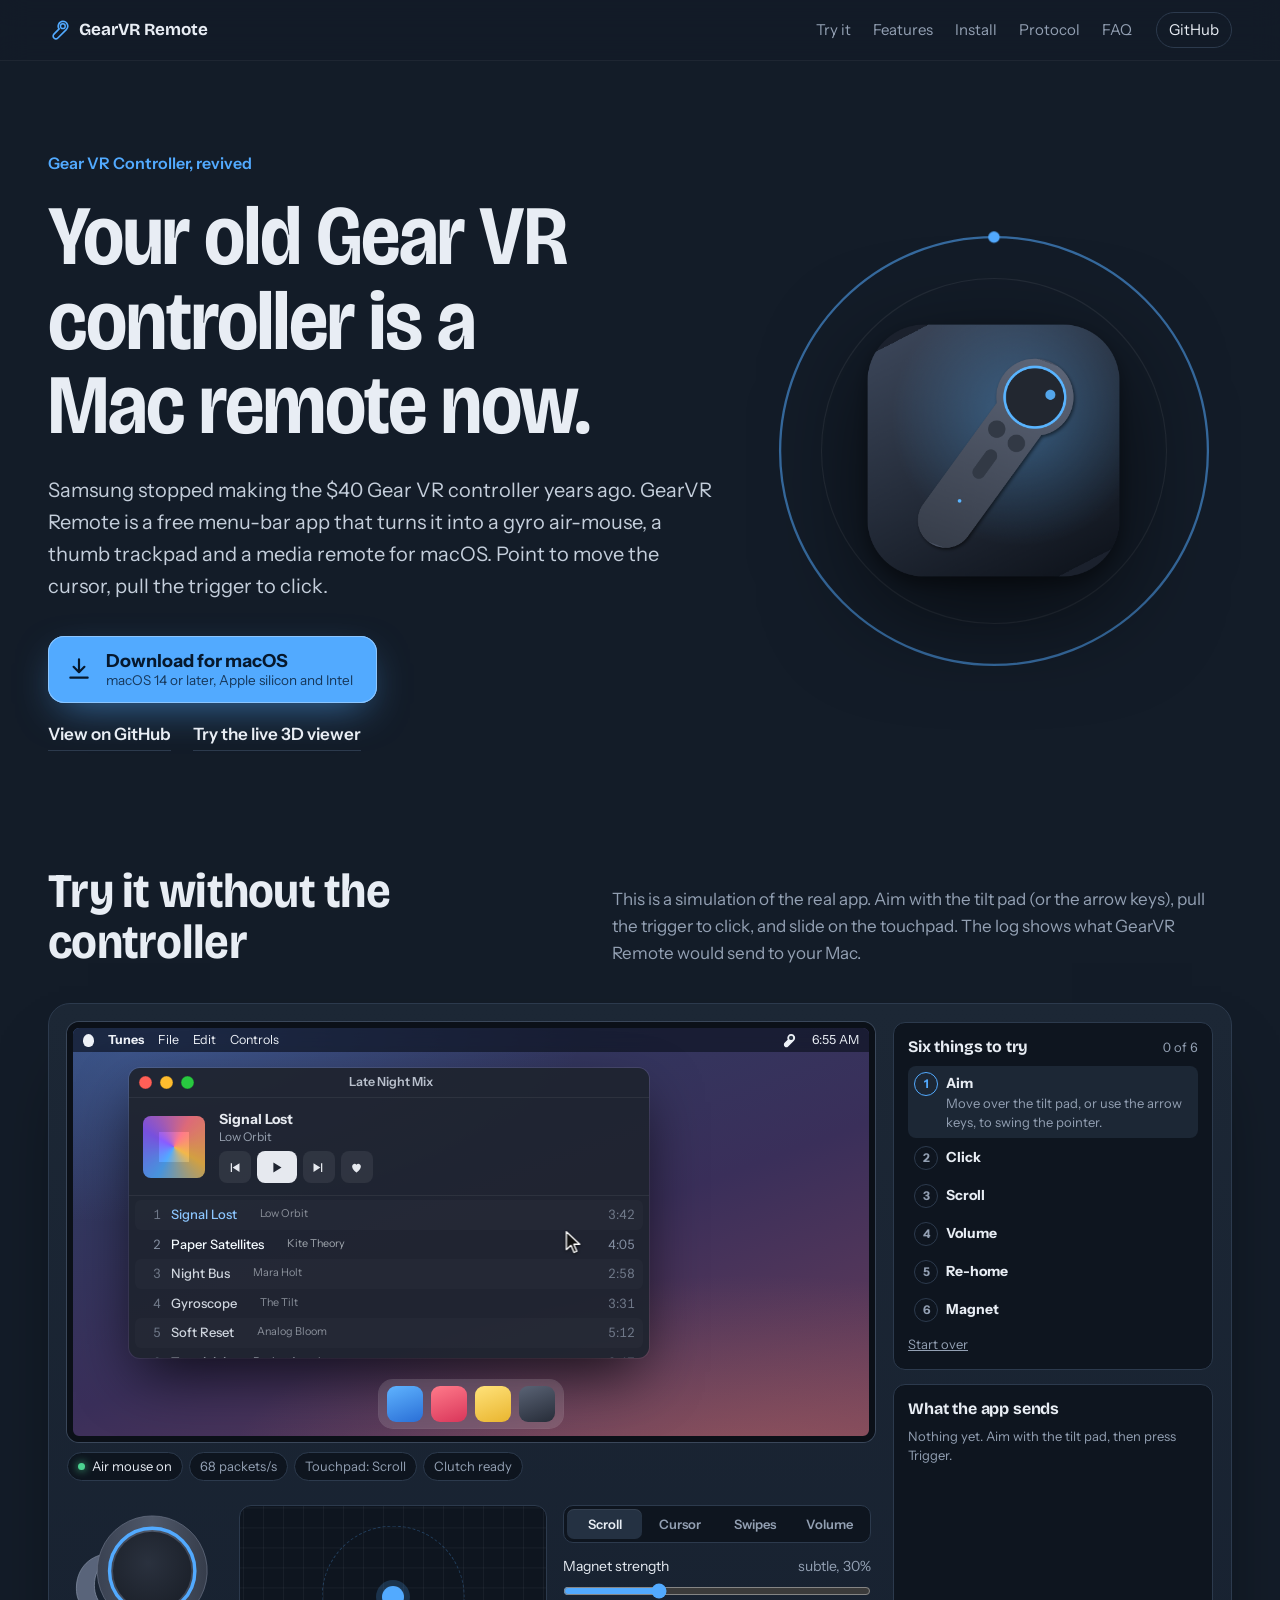
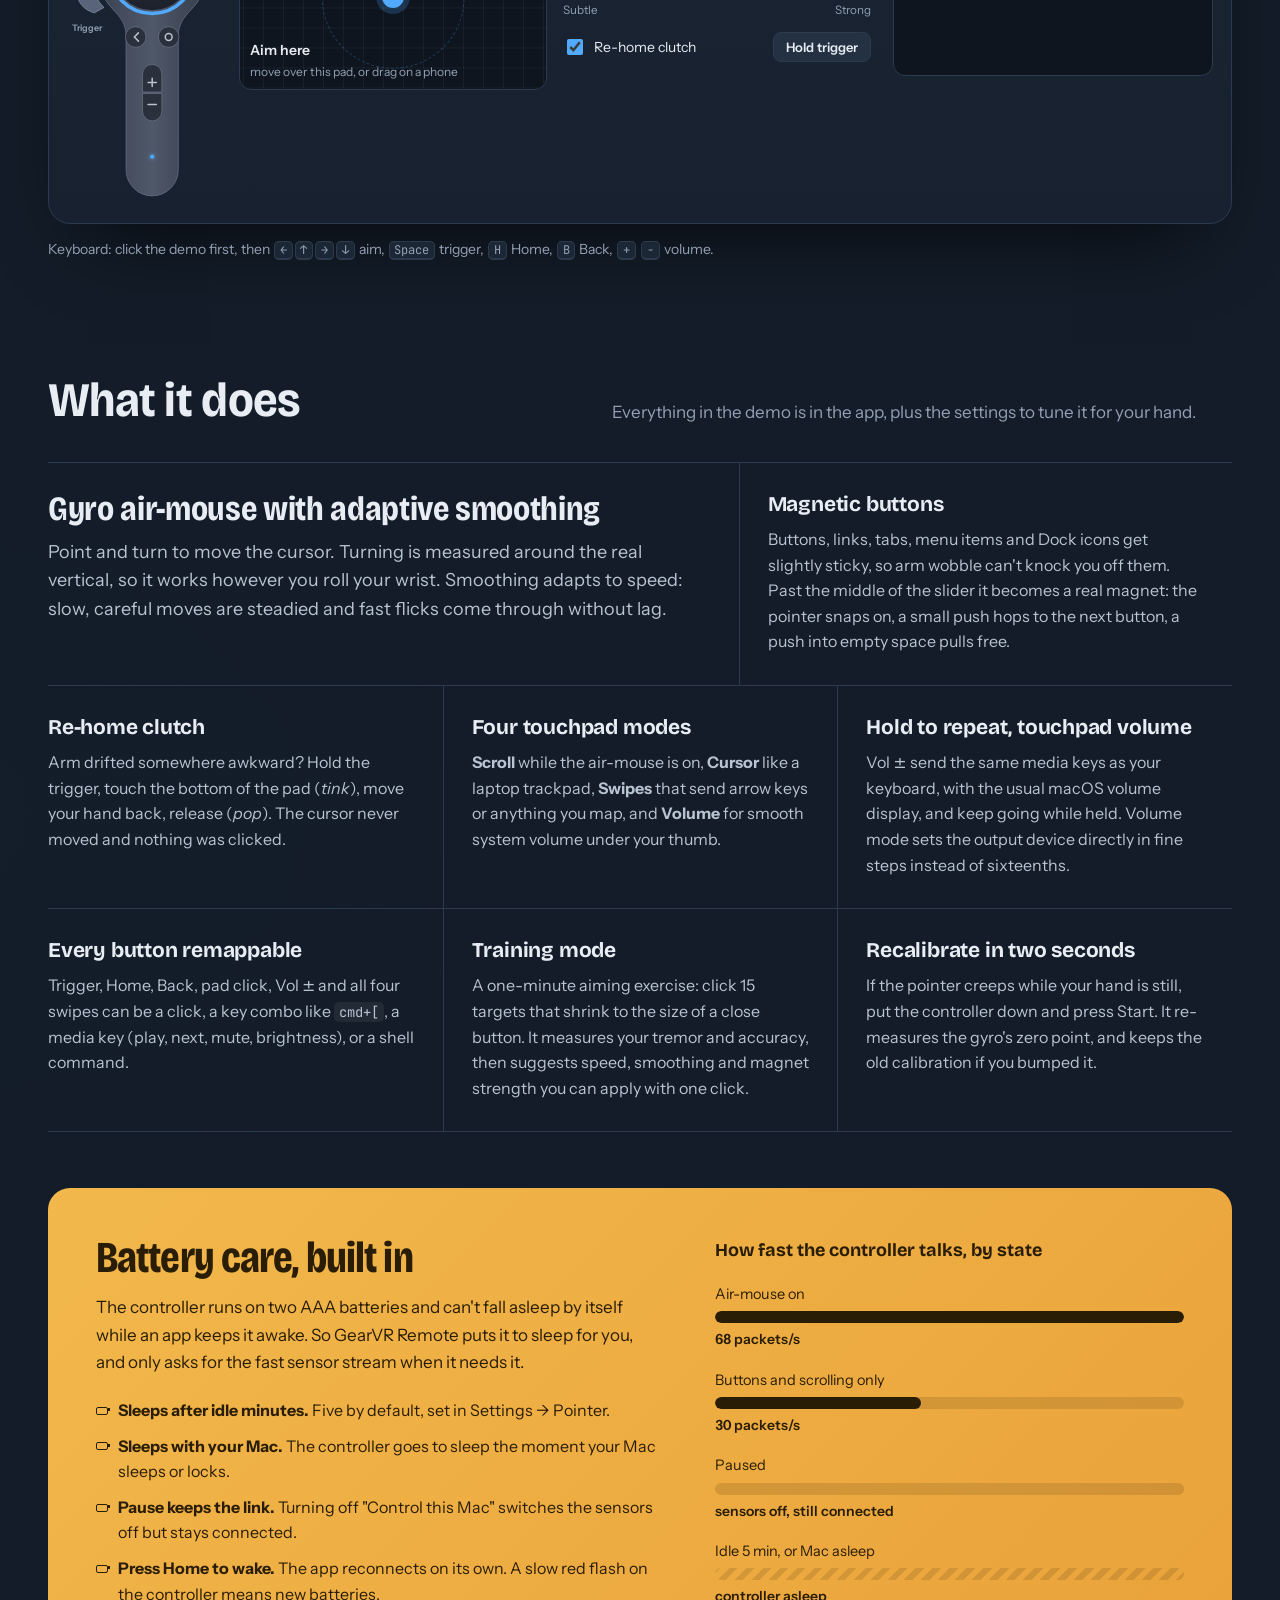
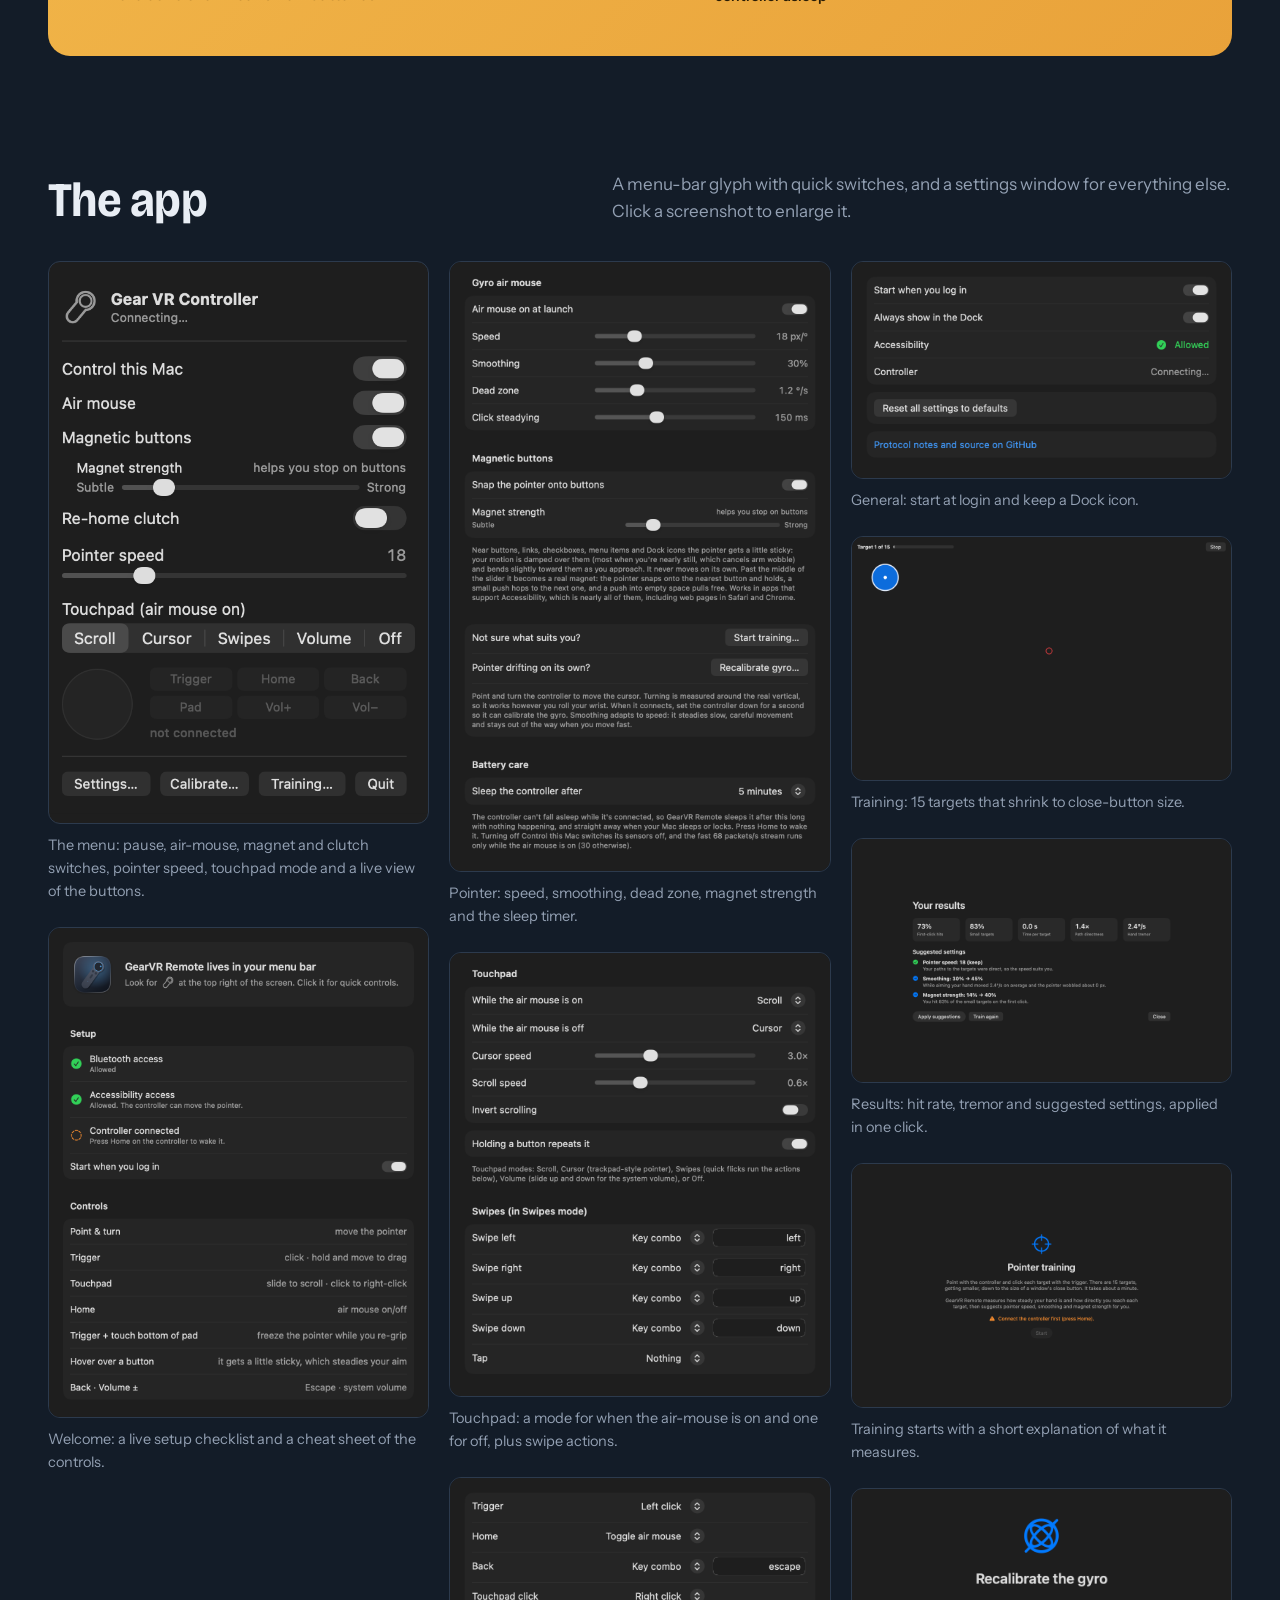
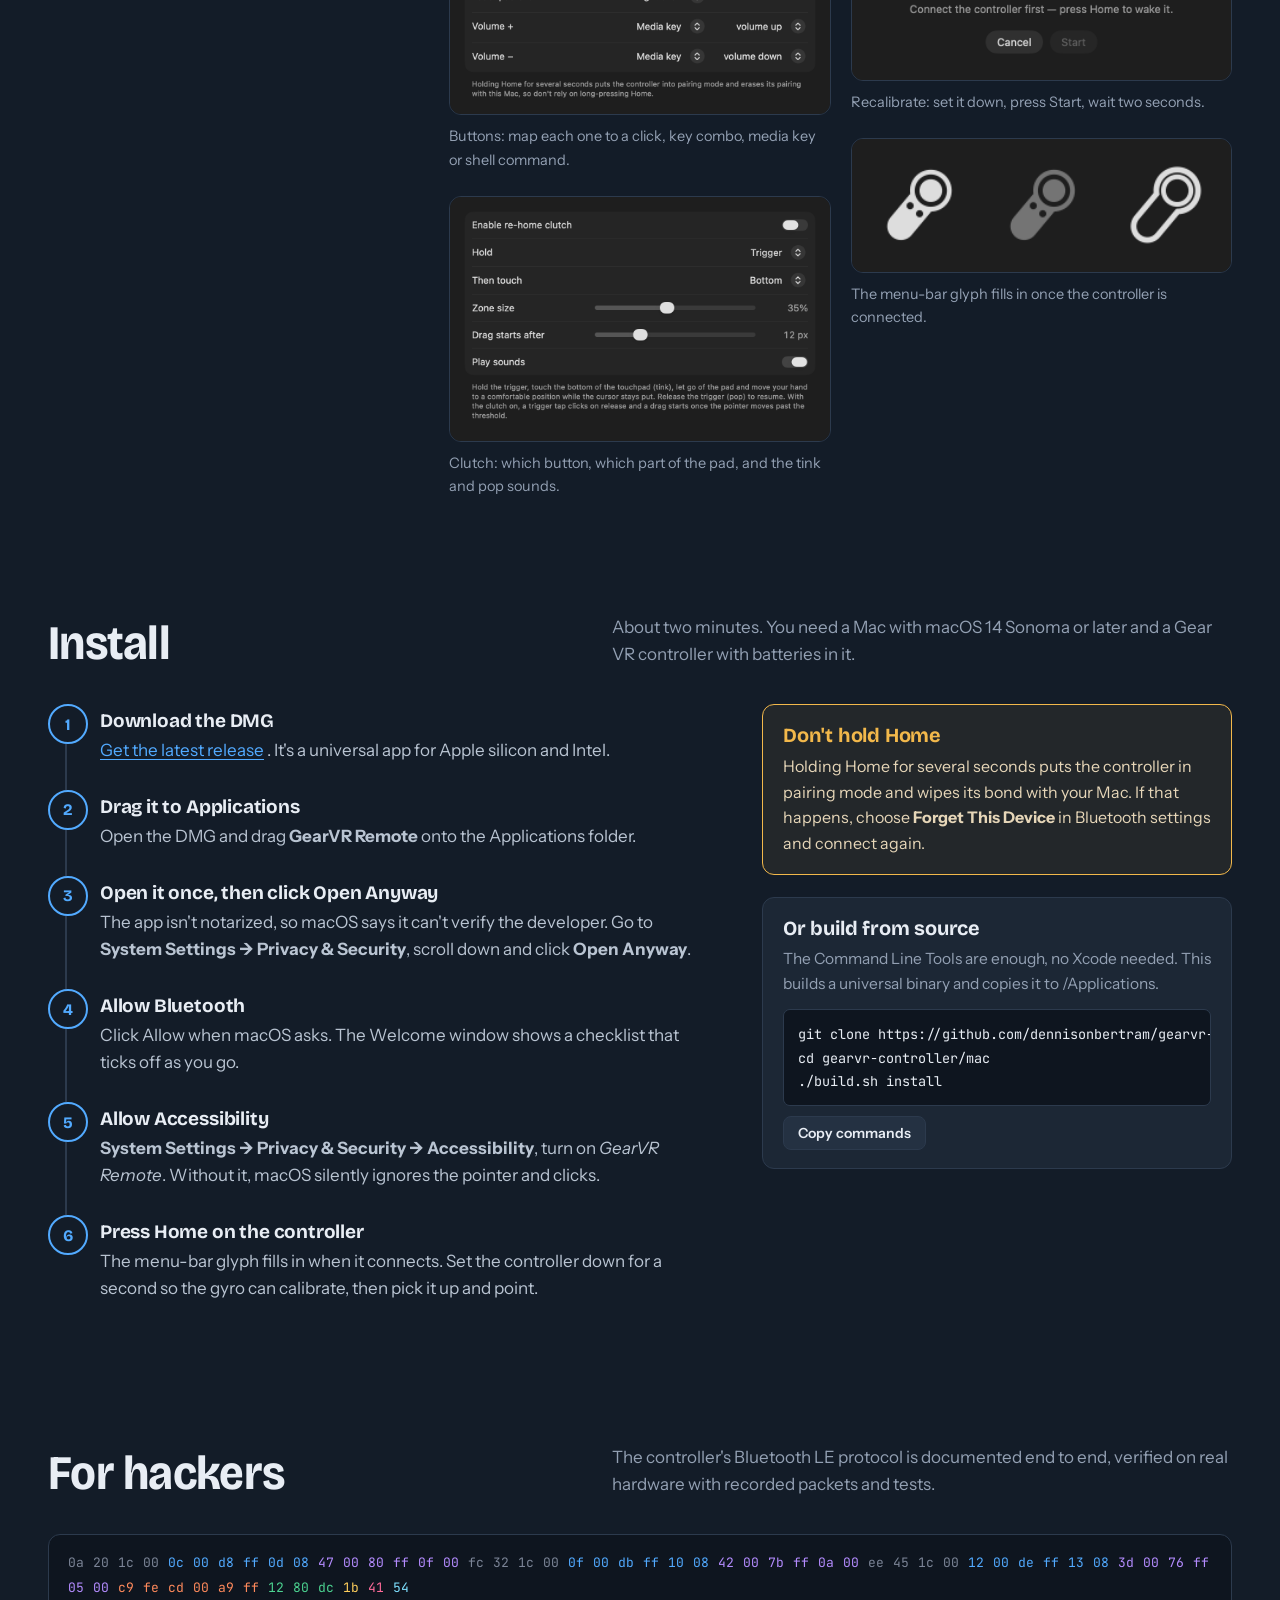
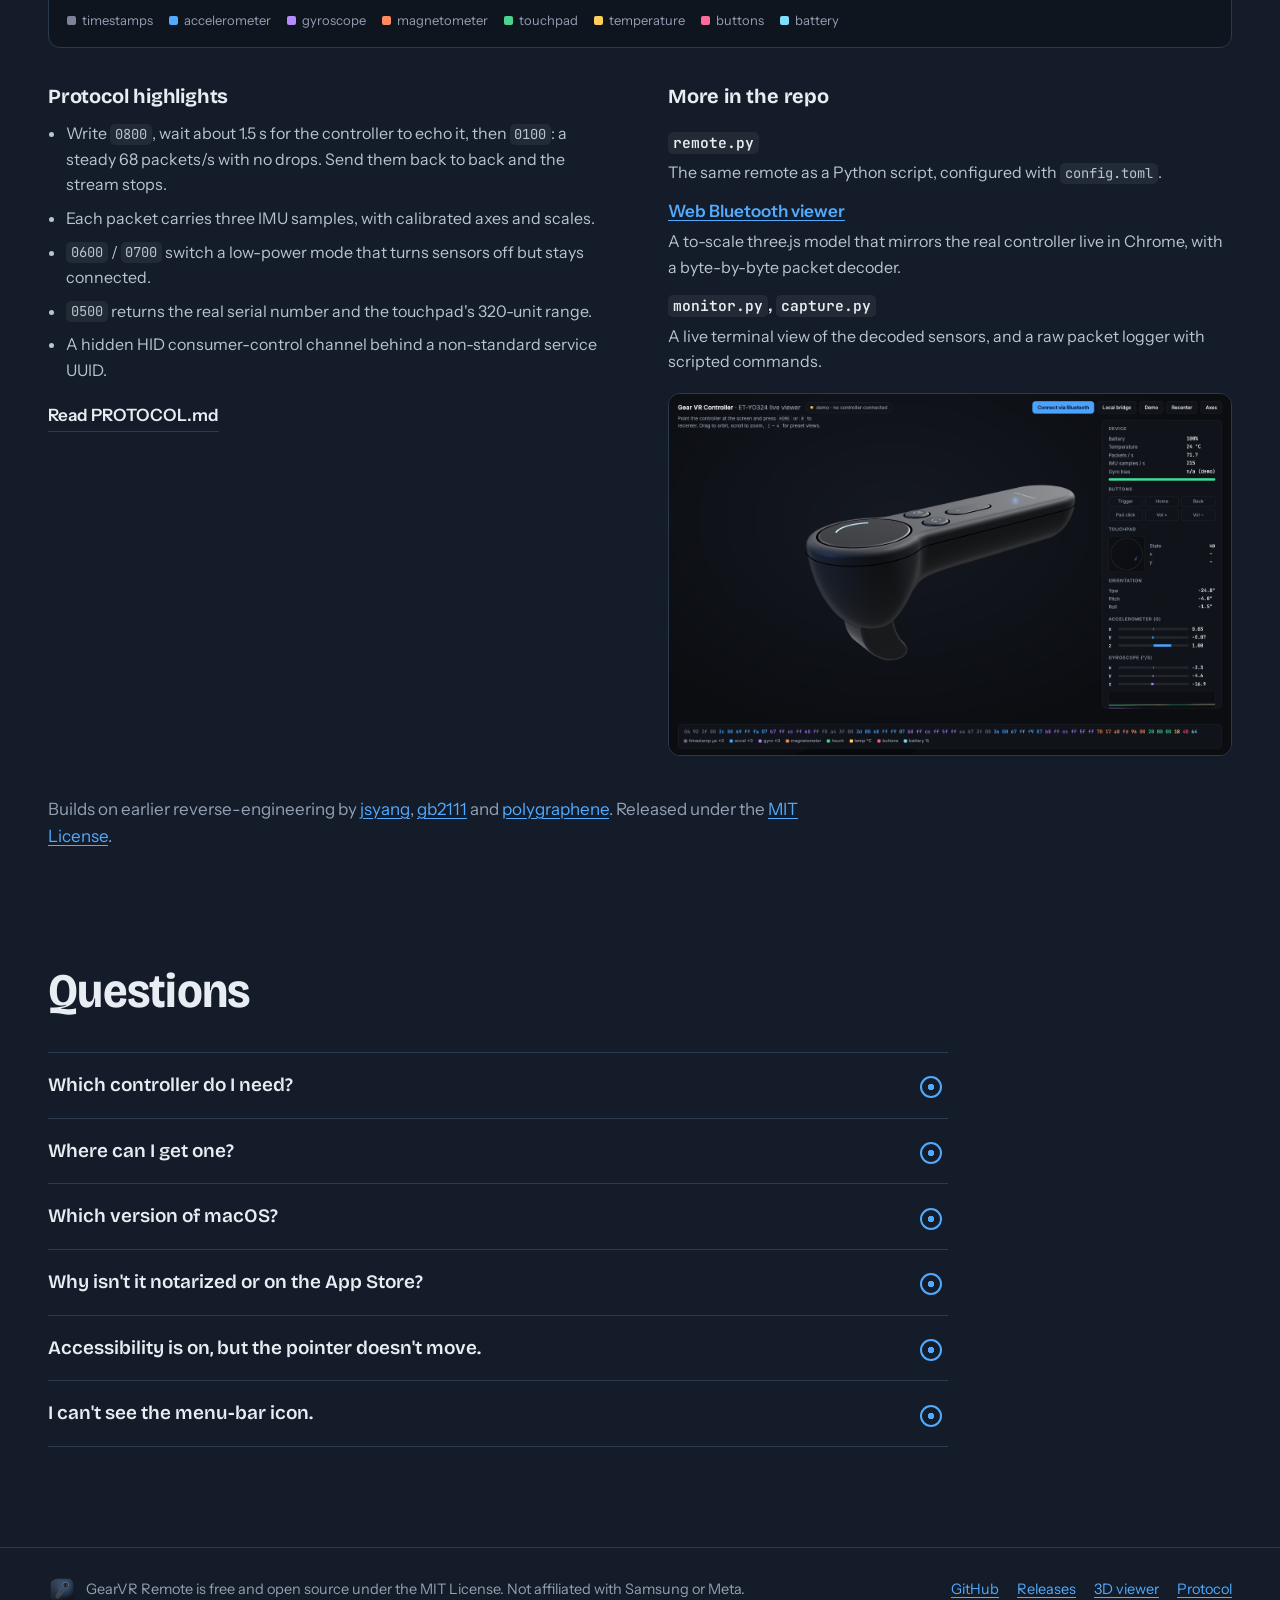
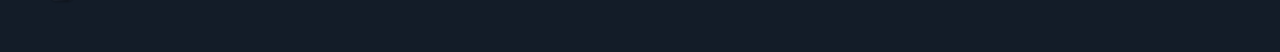
==== index.html @ 8dc8dede "Launch prep for 1.8.0: review fixes, website with demo, notarization path A fan-out review of every " ====
<!doctype html>
<html lang="en">
<head>
<meta charset="utf-8">
<meta name="viewport" content="width=device-width, initial-scale=1">
<title>GearVR Remote for Mac</title>
<meta name="description" content="Turn a discontinued Samsung Gear VR controller into a gyro air-mouse, trackpad and media remote for your Mac. Free, open source menu-bar app, plus the fully documented Bluetooth LE protocol.">
<meta name="theme-color" content="#131c28">
<link rel="canonical" href="https://dennisonbertram.github.io/gearvr-controller/">
<link rel="icon" type="image/png" href="docs/screenshots/app-icon.png">
<link rel="apple-touch-icon" href="docs/screenshots/app-icon.png">

<meta property="og:type" content="website">
<meta property="og:site_name" content="Gear VR Controller, revived">
<meta property="og:title" content="GearVR Remote: your old Gear VR controller is a Mac remote now">
<meta property="og:description" content="A free menu-bar app that turns the discontinued Samsung Gear VR controller into a gyro air-mouse, trackpad and media remote for macOS.">
<meta property="og:url" content="https://dennisonbertram.github.io/gearvr-controller/">
<meta property="og:image" content="https://dennisonbertram.github.io/gearvr-controller/docs/screenshots/menu.png">
<meta property="og:image:width" content="620">
<meta property="og:image:height" content="924">
<meta property="og:image:alt" content="The GearVR Remote menu: Control this Mac, Air mouse, Magnetic buttons, Re-home clutch, pointer speed and touchpad mode.">
<meta name="twitter:card" content="summary_large_image">
<meta name="twitter:title" content="GearVR Remote: your old Gear VR controller is a Mac remote now">
<meta name="twitter:description" content="Gyro air-mouse, trackpad and media remote for macOS, from a $40 controller Samsung stopped making.">
<meta name="twitter:image" content="https://dennisonbertram.github.io/gearvr-controller/docs/screenshots/menu.png">

<link rel="preconnect" href="https://fonts.googleapis.com">
<link rel="preconnect" href="https://fonts.gstatic.com" crossorigin>
<link href="https://fonts.googleapis.com/css2?family=Bricolage+Grotesque:opsz,wdth,wght@12..96,75..100,400..800&family=Instrument+Sans:ital,wght@0,400..700;1,400&family=JetBrains+Mono:wght@400;600&display=swap" rel="stylesheet">
<link rel="stylesheet" href="docs/site/site.css">
</head>
<body>
<a class="skip" href="#main">Skip to content</a>

<header class="top">
  <a class="brand" href="#top" aria-label="GearVR Remote, back to top">
    <svg viewBox="0 0 24 24" aria-hidden="true"><path d="M16.2 2.5a5.3 5.3 0 0 1 3.75 9.05l-9.2 9.2a3 3 0 0 1-4.25-4.25l5.65-5.65A5.3 5.3 0 0 1 16.2 2.5Z" fill="none" stroke="currentColor" stroke-width="1.8"/><circle cx="16.2" cy="7.8" r="2.6" fill="none" stroke="currentColor" stroke-width="1.6"/></svg>
    <span>GearVR Remote</span>
  </a>
  <nav aria-label="Sections">
    <a href="#demo">Try it</a>
    <a href="#features">Features</a>
    <a href="#install">Install</a>
    <a href="#hackers">Protocol</a>
    <a href="#faq">FAQ</a>
  </nav>
  <a class="gh" href="https://github.com/dennisonbertram/gearvr-controller">GitHub</a>
</header>

<main id="main">

<!-- ============================================================ HERO -->
<section class="hero" id="top">
  <div class="hero-copy">
    <p class="kicker">Gear VR Controller, revived</p>
    <h1>Your old Gear&nbsp;VR controller is a Mac remote now.</h1>
    <p class="lede">Samsung stopped making the $40 Gear VR controller years ago. GearVR Remote is a free menu-bar app that turns it into a gyro air-mouse, a thumb trackpad and a media remote for macOS. Point to move the cursor, pull the trigger to click.</p>
    <div class="cta">
      <a class="btn-dl js-download" href="https://github.com/dennisonbertram/gearvr-controller/releases/latest">
        <svg viewBox="0 0 24 24" aria-hidden="true"><path d="M12 3v12m0 0-5-5m5 5 5-5M4 20h16" fill="none" stroke="currentColor" stroke-width="2" stroke-linecap="round" stroke-linejoin="round"/></svg>
        <span><b>Download for macOS</b><small class="js-dl-meta">macOS 14 or later, Apple silicon and Intel</small></span>
      </a>
      <div class="cta-2">
        <a class="link-btn" href="https://github.com/dennisonbertram/gearvr-controller">View on GitHub</a>
        <a class="link-btn" href="viewer/">Try the live 3D viewer</a>
      </div>
    </div>
  </div>
  <div class="hero-art" aria-hidden="true">
    <svg class="orbit" viewBox="0 0 400 400">
      <circle cx="200" cy="200" r="186" class="o1"/>
      <circle cx="200" cy="200" r="150" class="o2"/>
      <circle cx="200" cy="14" r="5" class="dot"/>
    </svg>
    <img class="hero-icon" src="docs/screenshots/app-icon.png" width="512" height="512" alt="">
  </div>
</section>

<!-- ============================================================ DEMO -->
<section class="demo-wrap" id="demo" aria-labelledby="demo-h">
  <div class="sec-head">
    <h2 id="demo-h">Try it without the controller</h2>
    <p>This is a simulation of the real app. Aim with the tilt pad (or the arrow keys), pull the trigger to click, and slide on the touchpad. The log shows what GearVR Remote would send to your Mac.</p>
  </div>

  <div class="demo" id="demoStage" tabindex="0" aria-label="Interactive demo. Arrow keys aim, Space holds the trigger, H is Home, B is Back, plus and minus change volume.">

    <!-- simulated Mac -->
    <div class="mac">
      <div class="mac-screen" id="screen">
        <div class="menubar">
          <span class="apple" aria-hidden="true"></span>
          <b>Tunes</b><span>File</span><span>Edit</span><span class="hide-sm">Controls</span>
          <span class="mb-right">
            <span class="mb-glyph" id="mbGlyph" title="GearVR Remote" data-target="GearVR Remote menu bar icon">
              <svg viewBox="0 0 24 24" aria-hidden="true"><path d="M16.2 2.5a5.3 5.3 0 0 1 3.75 9.05l-9.2 9.2a3 3 0 0 1-4.25-4.25l5.65-5.65A5.3 5.3 0 0 1 16.2 2.5Z"/><circle cx="16.2" cy="7.8" r="2.4"/></svg>
            </span>
            <span class="clock" id="clock">9:41</span>
          </span>
        </div>

        <div class="win" id="win">
          <div class="titlebar">
            <span class="lights">
              <i class="tl red" data-target="Close button" data-act="close"></i>
              <i class="tl yellow" data-target="Minimize button" data-act="min"></i>
              <i class="tl green" data-target="Zoom button" data-act="zoom"></i>
            </span>
            <span class="wtitle">Late Night Mix</span>
          </div>
          <div class="player">
            <div class="art" aria-hidden="true"></div>
            <div class="np">
              <b id="npTitle">Signal Lost</b>
              <span id="npArtist">Low Orbit</span>
              <div class="transport">
                <button type="button" tabindex="-1" class="tb" data-target="Previous track" data-act="prev" aria-label="Previous">
                  <svg viewBox="0 0 24 24"><path d="M6 5h2v14H6zM20 5v14L9 12z"/></svg></button>
                <button type="button" tabindex="-1" class="tb big" id="playBtn" data-target="Play" data-act="play" aria-label="Play">
                  <svg viewBox="0 0 24 24" class="i-play"><path d="M7 4v16l13-8z"/></svg>
                  <svg viewBox="0 0 24 24" class="i-pause"><path d="M6 4h4v16H6zM14 4h4v16h-4z"/></svg></button>
                <button type="button" tabindex="-1" class="tb" data-target="Next track" data-act="next" aria-label="Next">
                  <svg viewBox="0 0 24 24"><path d="M16 5h2v14h-2zM4 5v14l11-7z"/></svg></button>
                <button type="button" tabindex="-1" class="tb" data-target="Like" data-act="like" id="likeBtn" aria-label="Like">
                  <svg viewBox="0 0 24 24"><path d="M12 20s-7-4.4-7-10a4 4 0 0 1 7-2.6A4 4 0 0 1 19 10c0 5.6-7 10-7 10Z"/></svg></button>
              </div>
            </div>
          </div>
          <ol class="tracks" id="tracks" aria-label="Playlist"></ol>
        </div>

        <div class="dock" id="dock">
          <i data-target="Finder in the Dock" data-act="dock" style="--c1:#5fb3ff;--c2:#2a6fd6"></i>
          <i data-target="Tunes in the Dock" data-act="dock" style="--c1:#ff7a8a;--c2:#d9365a"></i>
          <i data-target="Notes in the Dock" data-act="dock" style="--c1:#ffe27a;--c2:#e9b52f"></i>
          <i data-target="Terminal in the Dock" data-act="dock" style="--c1:#5a6375;--c2:#262c38"></i>
        </div>

        <div class="ctx" id="ctx" hidden>
          <span data-target="Play Next" data-act="ctx">Play Next</span>
          <span data-target="Add to Playlist" data-act="ctx">Add to Playlist</span>
          <span data-target="Show in Finder" data-act="ctx">Show in Finder</span>
        </div>

        <div class="hud" id="hud" hidden>
          <svg viewBox="0 0 24 24" aria-hidden="true" class="hud-ico"><path d="M4 9h4l5-4v14l-5-4H4z"/><path class="w1" d="M16 9a4 4 0 0 1 0 6"/><path class="w2" d="M18.5 6.5a7.5 7.5 0 0 1 0 11"/></svg>
          <div class="hud-bar"><div id="hudFill"></div></div>
          <span class="hud-label" id="hudLabel"></span>
        </div>
        <div class="toast" id="toast" hidden></div>
        <div class="bubble" id="bubble" hidden></div>

        <svg class="cursor" id="cursor" viewBox="0 0 20 28" aria-hidden="true"><path d="M2 2v20l5.2-4.8 3.4 8 3.2-1.4-3.4-7.8H17z"/></svg>
      </div>
      <div class="statusline" aria-live="polite">
        <span id="stAir"><i></i>Air mouse on</span>
        <span id="stRate">68 packets/s</span>
        <span id="stMode">Touchpad: Scroll</span>
        <span id="stClutch">Clutch ready</span>
      </div>
    </div>

    <!-- simulated controller -->
    <div class="rig">
      <div class="ctl-wrap">
        <div class="ctl" id="ctl">
          <svg viewBox="-18 0 218 430" class="ctl-svg" id="ctlSvg">
            <defs>
              <linearGradient id="gBody" x1="0" x2="1">
                <stop offset="0" stop-color="#3a4252"/><stop offset=".5" stop-color="#4f5869"/><stop offset="1" stop-color="#363d4b"/>
              </linearGradient>
              <radialGradient id="gPad" cx=".45" cy=".4" r=".7">
                <stop offset="0" stop-color="#2a313e"/><stop offset="1" stop-color="#1a1f28"/>
              </radialGradient>
            </defs>
            <!-- trigger, on the underside: drawn peeking out to the left of the head -->
            <g class="c-btn trig" id="bTrigger" role="button" tabindex="0" aria-label="Trigger (left click). Hold it and touch the bottom of the pad to clutch.">
              <path class="trig-shape" transform="translate(-20 0)" d="M48 66c-26 6-40 28-38 54 1 16 11 27 26 31l14-8c-9-8-14-19-14-32 0-15 6-28 18-38z"/>
              <text x="-16" y="178" class="c-lbl">Trigger</text>
            </g>
            <path class="body" d="M110 10a80 80 0 0 1 56 137c-10 10-18 22-18 36v196a38 38 0 0 1-76 0V183c0-14-8-26-18-36A80 80 0 0 1 110 10Z" transform="translate(-10 0)"/>
            <g id="bPad" class="pad" role="button" tabindex="0" aria-label="Touchpad. Drag to use the current touchpad mode, tap to right click.">
              <circle cx="100" cy="90" r="62" class="pad-ring"/>
              <circle cx="100" cy="90" r="57" class="pad-face"/>
              <path class="clutch-zone" d="M48 112a57 57 0 0 0 104 0Z"/>
              <circle cx="100" cy="90" r="9" class="touch-dot" id="touchDot"/>
            </g>
            <g class="c-btn" id="bBack" role="button" tabindex="0" aria-label="Back (Escape)">
              <circle cx="76" cy="186" r="15" class="kb"/>
              <path d="M80 180l-6 6 6 6" class="kg"/>
            </g>
            <g class="c-btn" id="bHome" role="button" tabindex="0" aria-label="Home (air-mouse on or off)">
              <circle cx="124" cy="186" r="15" class="kb"/>
              <circle cx="124" cy="186" r="5" class="kg"/>
            </g>
            <g class="c-btn" id="bVolUp" role="button" tabindex="0" aria-label="Volume up">
              <path d="M86 240a14 14 0 0 1 28 0v26H86z" class="kb"/>
              <path d="M100 246v12m-6-6h12" class="kg"/>
            </g>
            <g class="c-btn" id="bVolDown" role="button" tabindex="0" aria-label="Volume down">
              <path d="M86 268h28v26a14 14 0 0 1-28 0z" class="kb"/>
              <path d="M94 284h12" class="kg"/>
            </g>
            <circle cx="100" cy="360" r="3" class="led" id="led"/>
          </svg>
        </div>
      </div>

      <div class="rig-side">
        <div class="tilt" id="tilt" role="application" aria-label="Tilt pad: move over it to aim the controller">
          <span class="tilt-grid" aria-hidden="true"></span>
          <span class="tilt-puck" id="tiltPuck" aria-hidden="true"></span>
          <span class="tilt-hint">Aim here<small>move over this pad, or drag on a phone</small></span>
        </div>

        <div class="ctrls">
          <div class="seg" role="radiogroup" aria-label="Touchpad mode" id="modeSeg">
            <button type="button" role="radio" aria-checked="true" data-mode="scroll">Scroll</button>
            <button type="button" role="radio" aria-checked="false" data-mode="cursor">Cursor</button>
            <button type="button" role="radio" aria-checked="false" data-mode="swipes">Swipes</button>
            <button type="button" role="radio" aria-checked="false" data-mode="volume">Volume</button>
          </div>
          <label class="slider">
            <span>Magnet strength <em id="magVal">subtle</em></span>
            <input type="range" min="0" max="100" value="30" id="magnet">
            <span class="ends"><small>Subtle</small><small>Strong</small></span>
          </label>
          <div class="toggles">
            <label class="sw"><input type="checkbox" id="clutchOn" checked><span>Re-home clutch</span></label>
            <button type="button" class="latch" id="latch" aria-pressed="false">Hold trigger</button>
          </div>
        </div>
      </div>
    </div>

    <!-- log + walkthrough -->
    <aside class="side">
      <div class="steps" aria-labelledby="steps-h">
        <div class="steps-head">
          <h3 id="steps-h">Six things to try</h3>
          <span id="stepCount">0 of 6</span>
        </div>
        <ol id="steps">
          <li data-step="aim"><b>Aim</b><span>Move over the tilt pad, or use the arrow keys, to swing the pointer.</span></li>
          <li data-step="click"><b>Click</b><span>Put the pointer on Play and press the Trigger.</span></li>
          <li data-step="scroll"><b>Scroll</b><span>In Scroll mode, drag up and down on the round touchpad.</span></li>
          <li data-step="volume"><b>Volume</b><span>Press Vol + or Vol −, or switch the pad to Volume and slide.</span></li>
          <li data-step="clutch"><b>Re-home</b><span>Hold the Trigger, touch the bottom of the pad (tink), aim somewhere else, then let go (pop). The pointer stays put. With a mouse, use Hold trigger or the Space bar.</span></li>
          <li data-step="magnet"><b>Magnet</b><span>Drag Magnet strength past the middle, then aim at the traffic lights. The pointer snaps onto each one.</span></li>
        </ol>
        <button type="button" class="reset" id="resetDemo">Start over</button>
      </div>
      <div class="log">
        <h3>What the app sends</h3>
        <ol id="log" aria-live="polite" aria-relevant="additions"></ol>
      </div>
    </aside>
  </div>
  <p class="demo-keys">Keyboard: click the demo first, then <kbd>←</kbd><kbd>↑</kbd><kbd>→</kbd><kbd>↓</kbd> aim, <kbd>Space</kbd> trigger, <kbd>H</kbd> Home, <kbd>B</kbd> Back, <kbd>+</kbd> <kbd>−</kbd> volume.</p>
</section>

<!-- ============================================================ FEATURES -->
<section class="features" id="features" aria-labelledby="feat-h">
  <div class="sec-head">
    <h2 id="feat-h">What it does</h2>
    <p>Everything in the demo is in the app, plus the settings to tune it for your hand.</p>
  </div>

  <div class="feat-grid">
    <article class="feat f-air">
      <h3>Gyro air-mouse with adaptive smoothing</h3>
      <p>Point and turn to move the cursor. Turning is measured around the real vertical, so it works however you roll your wrist. Smoothing adapts to speed: slow, careful moves are steadied and fast flicks come through without lag.</p>
    </article>
    <article class="feat f-mag">
      <h3>Magnetic buttons</h3>
      <p>Buttons, links, tabs, menu items and Dock icons get slightly sticky, so arm wobble can't knock you off them. Past the middle of the slider it becomes a real magnet: the pointer snaps on, a small push hops to the next button, a push into empty space pulls free.</p>
    </article>
    <article class="feat f-clutch">
      <h3>Re-home clutch</h3>
      <p>Arm drifted somewhere awkward? Hold the trigger, touch the bottom of the pad (<i>tink</i>), move your hand back, release (<i>pop</i>). The cursor never moved and nothing was clicked.</p>
    </article>
    <article class="feat f-pad">
      <h3>Four touchpad modes</h3>
      <p><b>Scroll</b> while the air-mouse is on, <b>Cursor</b> like a laptop trackpad, <b>Swipes</b> that send arrow keys or anything you map, and <b>Volume</b> for smooth system volume under your thumb.</p>
    </article>
    <article class="feat f-vol">
      <h3>Hold to repeat, touchpad volume</h3>
      <p>Vol ± send the same media keys as your keyboard, with the usual macOS volume display, and keep going while held. Volume mode sets the output device directly in fine steps instead of sixteenths.</p>
    </article>
    <article class="feat f-map">
      <h3>Every button remappable</h3>
      <p>Trigger, Home, Back, pad click, Vol ± and all four swipes can be a click, a key combo like <code>cmd+[</code>, a media key (play, next, mute, brightness), or a shell command.</p>
    </article>
    <article class="feat f-train">
      <h3>Training mode</h3>
      <p>A one-minute aiming exercise: click 15 targets that shrink to the size of a close button. It measures your tremor and accuracy, then suggests speed, smoothing and magnet strength you can apply with one click.</p>
    </article>
    <article class="feat f-cal">
      <h3>Recalibrate in two seconds</h3>
      <p>If the pointer creeps while your hand is still, put the controller down and press Start. It re-measures the gyro's zero point, and keeps the old calibration if you bumped it.</p>
    </article>
  </div>

  <div class="battery" aria-labelledby="bat-h">
    <div class="bat-copy">
      <h3 id="bat-h">Battery care, built in</h3>
      <p>The controller runs on two AAA batteries and can't fall asleep by itself while an app keeps it awake. So GearVR Remote puts it to sleep for you, and only asks for the fast sensor stream when it needs it.</p>
      <ul>
        <li><b>Sleeps after idle minutes.</b> Five by default, set in Settings → Pointer.</li>
        <li><b>Sleeps with your Mac.</b> The controller goes to sleep the moment your Mac sleeps or locks.</li>
        <li><b>Pause keeps the link.</b> Turning off "Control this Mac" switches the sensors off but stays connected.</li>
        <li><b>Press Home to wake.</b> The app reconnects on its own. A slow red flash on the controller means new batteries.</li>
      </ul>
    </div>
    <figure class="bat-rates" aria-label="Sensor stream rate by state">
      <figcaption>How fast the controller talks, by state</figcaption>
      <div class="rate"><span>Air-mouse on</span><div class="rbar"><i style="--w:100%"></i></div><b>68 packets/s</b></div>
      <div class="rate"><span>Buttons and scrolling only</span><div class="rbar"><i style="--w:44%"></i></div><b>30 packets/s</b></div>
      <div class="rate"><span>Paused</span><div class="rbar"><i style="--w:0%"></i></div><b>sensors off, still connected</b></div>
      <div class="rate"><span>Idle 5 min, or Mac asleep</span><div class="rbar off"><i style="--w:0%"></i></div><b>controller asleep</b></div>
    </figure>
  </div>
</section>

<!-- ============================================================ GALLERY -->
<section class="gallery" id="screens" aria-labelledby="gal-h">
  <div class="sec-head">
    <h2 id="gal-h">The app</h2>
    <p>A menu-bar glyph with quick switches, and a settings window for everything else. Click a screenshot to enlarge it.</p>
  </div>
  <div class="shots" id="shots">
    <figure class="s-menu"><button type="button"><img src="docs/screenshots/menu.png" width="620" height="924" loading="lazy" alt="GearVR Remote menu with switches for Control this Mac, Air mouse, Magnetic buttons and Re-home clutch, plus pointer speed and touchpad mode"></button><figcaption>The menu: pause, air-mouse, magnet and clutch switches, pointer speed, touchpad mode and a live view of the buttons.</figcaption></figure>
    <figure><button type="button"><img src="docs/screenshots/settings-welcome.png" width="1080" height="1392" loading="lazy" alt="Welcome tab with a setup checklist for Bluetooth, Accessibility and connection"></button><figcaption>Welcome: a live setup checklist and a cheat sheet of the controls.</figcaption></figure>
    <figure><button type="button"><img src="docs/screenshots/settings-pointer.png" width="1040" height="1434" loading="lazy" alt="Pointer settings: speed, smoothing, dead zone, click steadying, magnet strength, sleep timer"></button><figcaption>Pointer: speed, smoothing, dead zone, magnet strength and the sleep timer.</figcaption></figure>
    <figure><button type="button"><img src="docs/screenshots/settings-touchpad.png" width="1040" height="1214" loading="lazy" alt="Touchpad settings: modes for air mouse on and off, speeds, and swipe mappings"></button><figcaption>Touchpad: a mode for when the air-mouse is on and one for off, plus swipe actions.</figcaption></figure>
    <figure><button type="button"><img src="docs/screenshots/settings-buttons.png" width="1040" height="768" loading="lazy" alt="Buttons settings mapping Trigger, Home, Back, Touchpad click and Volume buttons"></button><figcaption>Buttons: map each one to a click, key combo, media key or shell command.</figcaption></figure>
    <figure><button type="button"><img src="docs/screenshots/settings-clutch.png" width="1040" height="670" loading="lazy" alt="Clutch settings"></button><figcaption>Clutch: which button, which part of the pad, and the tink and pop sounds.</figcaption></figure>
    <figure><button type="button"><img src="docs/screenshots/settings-general.png" width="1040" height="592" loading="lazy" alt="General settings including launch at login and Always show in the Dock"></button><figcaption>General: start at login and keep a Dock icon.</figcaption></figure>
    <figure class="s-wide"><button type="button"><img src="docs/screenshots/training-running.png" width="2000" height="1280" loading="lazy" alt="Training mode with a shrinking target on screen"></button><figcaption>Training: 15 targets that shrink to close-button size.</figcaption></figure>
    <figure class="s-wide"><button type="button"><img src="docs/screenshots/training-results.png" width="2000" height="1280" loading="lazy" alt="Training results with hit rate, tremor and suggested settings"></button><figcaption>Results: hit rate, tremor and suggested settings, applied in one click.</figcaption></figure>
    <figure><button type="button"><img src="docs/screenshots/training-intro.png" width="2000" height="1280" loading="lazy" alt="Training introduction screen"></button><figcaption>Training starts with a short explanation of what it measures.</figcaption></figure>
    <figure><button type="button"><img src="docs/screenshots/calibrate.png" width="920" height="462" loading="lazy" alt="Recalibrate the gyro dialog"></button><figcaption>Recalibrate: set it down, press Start, wait two seconds.</figcaption></figure>
    <figure><button type="button"><img src="docs/screenshots/glyphs.png" width="320" height="112" loading="lazy" alt="Three menu bar glyphs: connected, idle, disconnected"></button><figcaption>The menu-bar glyph fills in once the controller is connected.</figcaption></figure>
  </div>
  <dialog class="lightbox" id="lightbox" aria-label="Screenshot">
    <form method="dialog"><button class="lb-close" aria-label="Close">Close</button></form>
    <img id="lbImg" alt="">
    <p id="lbCap"></p>
  </dialog>
</section>

<!-- ============================================================ INSTALL -->
<section class="install" id="install" aria-labelledby="inst-h">
  <div class="sec-head">
    <h2 id="inst-h">Install</h2>
    <p>About two minutes. You need a Mac with macOS 14 Sonoma or later and a Gear VR controller with batteries in it.</p>
  </div>
  <div class="inst-grid">
    <ol class="howto">
      <li><h3>Download the DMG</h3><p><a class="js-download" href="https://github.com/dennisonbertram/gearvr-controller/releases/latest">Get the latest release</a> <span class="js-dl-meta-inline"></span>. It's a universal app for Apple silicon and Intel.</p></li>
      <li><h3>Drag it to Applications</h3><p>Open the DMG and drag <b>GearVR Remote</b> onto the Applications folder.</p></li>
      <li><h3>Open it once, then click Open Anyway</h3><p>The app isn't notarized, so macOS says it can't verify the developer. Go to <b>System Settings → Privacy &amp; Security</b>, scroll down and click <b>Open Anyway</b>.</p></li>
      <li><h3>Allow Bluetooth</h3><p>Click Allow when macOS asks. The Welcome window shows a checklist that ticks off as you go.</p></li>
      <li><h3>Allow Accessibility</h3><p><b>System Settings → Privacy &amp; Security → Accessibility</b>, turn on <i>GearVR Remote</i>. Without it, macOS silently ignores the pointer and clicks.</p></li>
      <li><h3>Press Home on the controller</h3><p>The menu-bar glyph fills in when it connects. Set the controller down for a second so the gyro can calibrate, then pick it up and point.</p></li>
    </ol>
    <div class="inst-side">
      <div class="warn" role="note">
        <h3>Don't hold Home</h3>
        <p>Holding Home for several seconds puts the controller in pairing mode and wipes its bond with your Mac. If that happens, choose <b>Forget This Device</b> in Bluetooth settings and connect again.</p>
      </div>
      <div class="src">
        <h3>Or build from source</h3>
        <p>The Command Line Tools are enough, no Xcode needed. This builds a universal binary and copies it to /Applications.</p>
        <pre><code>git clone https://github.com/dennisonbertram/gearvr-controller
cd gearvr-controller/mac
./build.sh install</code></pre>
        <button type="button" class="copy" data-copy="git clone https://github.com/dennisonbertram/gearvr-controller && cd gearvr-controller/mac && ./build.sh install">Copy commands</button>
      </div>
    </div>
  </div>
</section>

<!-- ============================================================ HACKERS -->
<section class="hackers" id="hackers" aria-labelledby="hack-h">
  <div class="sec-head">
    <h2 id="hack-h">For hackers</h2>
    <p>The controller's Bluetooth LE protocol is documented end to end, verified on real hardware with recorded packets and tests.</p>
  </div>
  <div class="packet" aria-label="Example data packet, colour-coded by field">
    <div class="hex" id="hex"></div>
    <div class="hex-legend">
      <span class="k-ts">timestamps</span><span class="k-acc">accelerometer</span><span class="k-gyr">gyroscope</span><span class="k-mag">magnetometer</span><span class="k-tch">touchpad</span><span class="k-tmp">temperature</span><span class="k-btn">buttons</span><span class="k-bat">battery</span>
    </div>
  </div>
  <div class="hack-grid">
    <div>
      <h3>Protocol highlights</h3>
      <ul class="plain">
        <li>Write <code>0800</code>, wait about 1.5 s for the controller to echo it, then <code>0100</code>: a steady 68 packets/s with no drops. Send them back to back and the stream stops.</li>
        <li>Each packet carries three IMU samples, with calibrated axes and scales.</li>
        <li><code>0600</code> / <code>0700</code> switch a low-power mode that turns sensors off but stays connected.</li>
        <li><code>0500</code> returns the real serial number and the touchpad's 320-unit range.</li>
        <li>A hidden HID consumer-control channel behind a non-standard service UUID.</li>
      </ul>
      <a class="link-btn" href="https://github.com/dennisonbertram/gearvr-controller/blob/main/PROTOCOL.md">Read PROTOCOL.md</a>
    </div>
    <div>
      <h3>More in the repo</h3>
      <dl class="tools">
        <dt><code>remote.py</code></dt><dd>The same remote as a Python script, configured with <code>config.toml</code>.</dd>
        <dt><a href="viewer/">Web Bluetooth viewer</a></dt><dd>A to-scale three.js model that mirrors the real controller live in Chrome, with a byte-by-byte packet decoder.</dd>
        <dt><code>monitor.py</code>, <code>capture.py</code></dt><dd>A live terminal view of the decoded sensors, and a raw packet logger with scripted commands.</dd>
      </dl>
      <a href="viewer/" class="viewer-shot"><img src="docs/viewer.png" width="1400" height="900" loading="lazy" alt="The 3D viewer showing the controller model and live sensor panels"></a>
    </div>
  </div>
  <p class="credits">Builds on earlier reverse-engineering by <a href="https://github.com/jsyang/gearvr-controller-webbluetooth">jsyang</a>, <a href="https://github.com/gb2111/Access-GearVR-Controller-from-PC">gb2111</a> and <a href="https://github.com/polygraphene/FreePIEVRController">polygraphene</a>. Released under the <a href="https://github.com/dennisonbertram/gearvr-controller/blob/main/LICENSE">MIT License</a>.</p>
</section>

<!-- ============================================================ FAQ -->
<section class="faq" id="faq" aria-labelledby="faq-h">
  <div class="sec-head"><h2 id="faq-h">Questions</h2></div>
  <div class="qs">
    <details>
      <summary>Which controller do I need?</summary>
      <p>The Samsung Gear VR Controller, model <b>ET-YO324</b> (also listed as <b>SM-R324</b>). It's the one with a round touchpad, Home and Back buttons, a volume rocker and a trigger underneath. It was tested with firmware YO324XXU0AQC1.</p>
    </details>
    <details>
      <summary>Where can I get one?</summary>
      <p>Samsung no longer sells it, but used and new-old-stock units turn up on eBay, local marketplaces and in thrift-store Gear VR bundles, often for less than the original $40. Search for "Gear VR controller" or the model number. It takes two AAA batteries.</p>
    </details>
    <details>
      <summary>Which version of macOS?</summary>
      <p>macOS 14 Sonoma or later, on Apple silicon or Intel. The app is a universal binary.</p>
    </details>
    <details>
      <summary>Why isn't it notarized or on the App Store?</summary>
      <p>It's a free side project, and notarizing needs a paid Apple developer account. The App Store also doesn't allow apps that drive the pointer through Accessibility like this. The source is all on GitHub, so you can read it or build it yourself. The first launch needs one click on <b>Open Anyway</b> in Privacy &amp; Security.</p>
    </details>
    <details>
      <summary>Accessibility is on, but the pointer doesn't move.</summary>
      <p>macOS ties the permission to the app's code signature, so after an update or a rebuild the switch can look on while the permission is gone. Run this in Terminal, relaunch the app and allow Accessibility again:</p>
      <pre><code>tccutil reset Accessibility com.dennisonbertram.gearvr-remote</code></pre>
    </details>
    <details>
      <summary>I can't see the menu-bar icon.</summary>
      <p>On a Mac with a notch, a full menu bar can hide the icon behind it. The app notices and tells you. Hold <kbd>⌘</kbd> and drag menu-bar icons to make room, or turn on <b>Always show in the Dock</b> in Settings → General. You can also search for "GearVR" in Spotlight; opening it again brings the settings window back.</p>
    </details>
  </div>
</section>
</main>

<footer class="foot">
  <p><img src="docs/screenshots/app-icon.png" width="28" height="28" alt=""> GearVR Remote is free and open source under the MIT License. Not affiliated with Samsung or Meta.</p>
  <p><a href="https://github.com/dennisonbertram/gearvr-controller">GitHub</a> <a href="https://github.com/dennisonbertram/gearvr-controller/releases">Releases</a> <a href="viewer/">3D viewer</a> <a href="https://github.com/dennisonbertram/gearvr-controller/blob/main/PROTOCOL.md">Protocol</a></p>
</footer>

<script src="docs/site/site.js" defer></script>
<script src="docs/site/demo.js" defer></script>
</body>
</html>
---- docs/site/site.css ----
/* GearVR Remote landing page.
   Palette comes from the app icon: navy gradient, controller-grey body,
   the touchpad's blue ring. Amber is reserved for battery and warnings. */

:root {
  --ink: #131c28;          /* page */
  --ink-2: #19243333;
  --deep: #0e151f;         /* wells: screen, code */
  --slate: #1c2735;        /* raised surfaces */
  --slate-2: #243142;
  --steel: #4a5365;        /* controller body */
  --line: #2c3a4d;
  --paper: #e8edf4;        /* text */
  --mute: #93a0b3;
  --ring: #52aaff;         /* touchpad ring */
  --ring-deep: #1f6fd1;
  --amber: #f2b84b;        /* battery, warnings */
  --amber-ink: #2a1d05;
  --ok: #4cd391;
  --danger: #ff6b6b;

  --f-display: "Bricolage Grotesque", "Instrument Sans", system-ui, sans-serif;
  --f-body: "Instrument Sans", -apple-system, system-ui, sans-serif;
  --f-mono: "JetBrains Mono", ui-monospace, SFMono-Regular, Menlo, monospace;

  --gutter: clamp(16px, 4vw, 48px);
  --max: 1240px;
  --r-lg: 22px;
  --r-md: 12px;
  --r-sm: 7px;
  color-scheme: dark;
}

* { box-sizing: border-box; }
html { scroll-behavior: smooth; -webkit-text-size-adjust: 100%; }
body {
  margin: 0;
  background: var(--ink);
  background-image:
    radial-gradient(1100px 700px at 78% -10%, #24476f55, transparent 60%),
    radial-gradient(900px 600px at -10% 30%, #1b2b4022, transparent 70%);
  background-repeat: no-repeat;
  color: var(--paper);
  font: 400 17px/1.6 var(--f-body);
  overflow-x: hidden;
}
img { max-width: 100%; height: auto; display: block; }
a { color: var(--ring); text-underline-offset: 3px; text-decoration-thickness: 1px; }
a:hover { color: #8cc6ff; }
code, kbd, pre { font-family: var(--f-mono); font-size: .86em; }
code { background: #ffffff10; padding: .1em .35em; border-radius: 5px; }
kbd { border: 1px solid var(--line); border-bottom-width: 2px; border-radius: 5px; padding: 0 .4em; background: var(--slate); }
:focus-visible { outline: 2px solid var(--ring); outline-offset: 3px; border-radius: 4px; }
.skip { position: absolute; left: -999px; top: 8px; background: var(--paper); color: var(--ink); padding: 8px 12px; border-radius: 6px; z-index: 50; }
.skip:focus { left: 8px; }

h1, h2, h3 { font-family: var(--f-display); font-weight: 700; margin: 0; letter-spacing: -0.01em; }
h2 { font-size: clamp(30px, 4.4vw, 48px); line-height: 1.05; font-variation-settings: "wdth" 92; letter-spacing: -0.015em; }
h3 { font-size: 20px; line-height: 1.25; }
p { margin: 0; }

section { padding: clamp(64px, 9vw, 120px) var(--gutter) 0; max-width: calc(var(--max) + 2 * var(--gutter)); margin: 0 auto; }
.sec-head { display: grid; grid-template-columns: minmax(0, 5fr) minmax(0, 6fr); gap: 12px 48px; align-items: end; margin-bottom: 36px; }
.sec-head p { color: var(--mute); max-width: 60ch; }
@media (max-width: 820px) { .sec-head { grid-template-columns: minmax(0, 1fr); } }

/* ---------------------------------------------------------------- header */
.top {
  position: sticky; top: 0; z-index: 30;
  display: flex; align-items: center; gap: 24px;
  padding: 12px var(--gutter);
  background: color-mix(in srgb, var(--ink) 82%, transparent);
  backdrop-filter: blur(14px); -webkit-backdrop-filter: blur(14px);
  border-bottom: 1px solid #ffffff0d;
}
.brand { display: flex; align-items: center; gap: 9px; color: var(--paper); text-decoration: none; font-family: var(--f-display); font-weight: 700; font-size: 17px; }
.brand svg { width: 22px; height: 22px; color: var(--ring); }
.top nav { display: flex; gap: 22px; margin-left: auto; }
.top nav a, .top .gh { color: var(--mute); text-decoration: none; font-size: 15px; }
.top nav a:hover, .top .gh:hover { color: var(--paper); }
.top .gh { border: 1px solid var(--line); padding: 5px 12px; border-radius: 99px; color: var(--paper); }
@media (max-width: 760px) { .top nav { display: none; } .top .gh { margin-left: auto; } }

/* ---------------------------------------------------------------- hero */
.hero {
  display: grid; grid-template-columns: minmax(0, 7fr) minmax(0, 5fr); gap: 40px; align-items: center;
  padding-top: clamp(40px, 7vw, 96px);
}
.kicker { color: var(--ring); font-weight: 600; font-size: 16px; margin-bottom: 18px; }
.hero h1 {
  font-size: clamp(42px, 6.6vw, 88px); line-height: 1; letter-spacing: -0.012em;
  font-variation-settings: "wdth" 90, "opsz" 96; font-weight: 650;
  max-width: 13ch; text-wrap: balance;
}
.lede { margin-top: 26px; font-size: clamp(17px, 1.6vw, 20px); color: #c4cedb; max-width: 54ch; }
.cta { margin-top: 34px; display: flex; flex-wrap: wrap; gap: 18px 26px; align-items: center; }
.btn-dl {
  display: inline-flex; align-items: center; gap: 14px;
  padding: 14px 24px 14px 18px; border-radius: 16px;
  background: var(--ring); color: #06182d; text-decoration: none;
  box-shadow: 0 0 0 1px #8cc6ff inset, 0 14px 40px -12px #52aaff99;
  transition: transform .15s ease, background .15s ease;
}
.btn-dl:hover { background: #6db8ff; color: #06182d; transform: translateY(-1px); }
.btn-dl svg { width: 26px; height: 26px; flex: none; }
.btn-dl span { display: grid; line-height: 1.25; }
.btn-dl b { font-size: 18px; font-weight: 700; }
.btn-dl small { font-size: 13.5px; opacity: .78; }
.cta-2 { display: flex; flex-wrap: wrap; gap: 10px 22px; }
.link-btn { color: var(--paper); font-weight: 600; text-decoration: none; border-bottom: 1px solid var(--line); padding-bottom: 2px; display: inline-block; }
.link-btn:hover { border-color: var(--ring); color: var(--paper); }

.hero-art { position: relative; aspect-ratio: 1; max-width: 460px; width: 100%; justify-self: center; perspective: 900px; }
.orbit { position: absolute; inset: 0; width: 100%; height: 100%; overflow: visible; }
.orbit circle { fill: none; }
.orbit .o1 { stroke: var(--ring); stroke-width: 2; opacity: .55; stroke-dasharray: 1170; stroke-dashoffset: 1170; animation: draw 1.6s .2s cubic-bezier(.6,0,.2,1) forwards; }
.orbit .o2 { stroke: #ffffff12; stroke-width: 1; }
.orbit .dot { fill: var(--ring); opacity: 0; animation: appear .3s 1.7s forwards; transform-origin: 200px 200px; }
.hero-icon { position: absolute; inset: 16%; width: 68%; transition: transform .25s ease-out; filter: drop-shadow(0 30px 50px #0009); }
@keyframes draw { to { stroke-dashoffset: 0; } }
@keyframes appear { to { opacity: 1; } }
@media (max-width: 820px) {
  .hero { grid-template-columns: minmax(0, 1fr); }
  .hero-art { order: -1; max-width: 168px; justify-self: start; }
}

/* ---------------------------------------------------------------- demo */
.demo-wrap { max-width: calc(1400px + 2 * var(--gutter)); }
.demo {
  display: grid; gap: 18px;
  grid-template-columns: minmax(0, 1fr) 320px;
  grid-template-areas: "mac side" "rig side";
  grid-template-rows: auto 1fr;
  padding: 18px; border-radius: var(--r-lg);
  background: linear-gradient(180deg, var(--slate), #172130);
  border: 1px solid var(--line);
  box-shadow: 0 40px 80px -40px #000c;
}
.demo:focus-visible { outline-offset: 4px; border-radius: var(--r-lg); }
.mac { grid-area: mac; min-width: 0; display: flex; flex-direction: column; gap: 10px; }
.rig { grid-area: rig; min-width: 0; display: flex; flex-direction: column; gap: 14px; }
.side { grid-area: side; min-width: 0; display: flex; flex-direction: column; gap: 14px; }
@media (max-width: 1020px) {
  .demo { grid-template-columns: minmax(0, 1fr); grid-template-areas: "mac" "rig" "side"; grid-template-rows: auto; }
  .side { flex-direction: row; }
  .side > * { flex: 1 1 0; min-width: 0; }
}
@media (max-width: 760px) {
  .demo { grid-template-columns: minmax(0, 1fr); grid-template-areas: "mac" "rig" "side"; padding: 10px; gap: 14px; border-radius: 16px; }
  .side { flex-direction: column; }
}

/* simulated screen */
.mac-screen {
  position: relative; height: 420px; border-radius: 12px; overflow: hidden;
  background:
    radial-gradient(120% 90% at 85% 110%, #e9846355, transparent 55%),
    radial-gradient(90% 80% at 10% 0%, #5a7fd066, transparent 60%),
    linear-gradient(160deg, #2a3e63, #3a2f5a 55%, #6a3d5a);
  border: 6px solid #0b1018; box-shadow: 0 0 0 1px #3a475a;
  user-select: none; -webkit-user-select: none; touch-action: none;
  font: 13px/1.35 -apple-system, BlinkMacSystemFont, "Instrument Sans", system-ui, sans-serif;
}
.mac-screen.cursor-mode { cursor: none; }
.menubar {
  position: absolute; inset: 0 0 auto 0; height: 24px; display: flex; align-items: center; gap: 14px;
  padding: 0 10px; background: #0d1320aa; backdrop-filter: blur(10px); color: #eef2f8; font-size: 12.5px;
}
.menubar .apple { width: 11px; height: 13px; background: #eef2f8; border-radius: 50% 50% 45% 45%; }
.mb-right { margin-left: auto; display: flex; align-items: center; gap: 12px; }
.mb-glyph { display: grid; place-items: center; width: 24px; height: 20px; border-radius: 5px; }
.mb-glyph svg { width: 15px; height: 15px; fill: none; stroke: #eef2f8; stroke-width: 2; }
.mb-glyph.on svg { fill: #eef2f8; }
.mb-glyph.on svg circle { fill: #263142; stroke: #263142; }

.win {
  position: absolute; left: 7%; top: 40px; width: min(78%, 520px); height: calc(100% - 118px);
  display: flex; flex-direction: column;
  background: #1f2430f2; border-radius: 11px; box-shadow: 0 24px 60px -10px #000b, 0 0 0 1px #ffffff1a;
  color: #e6e9ef; overflow: hidden; transform-origin: 70% 120%;
  transition: transform .35s cubic-bezier(.3,.7,.2,1), opacity .25s, width .3s, left .3s, height .3s, top .3s;
}
.win.closed { opacity: 0; transform: scale(.92); }
.win.minimized { transform: translate(40%, 85%) scale(.08); opacity: .4; }
.win.zoomed { left: 0; top: 24px; width: 100%; height: calc(100% - 92px); border-radius: 0; }
.titlebar { display: flex; align-items: center; height: 30px; padding: 0 10px; flex: none; border-bottom: 1px solid #ffffff10; }
.lights { display: flex; gap: 8px; }
.tl { width: 13px; height: 13px; border-radius: 50%; display: block; box-shadow: inset 0 0 0 .5px #0004; }
.tl.red { background: #ff5f57; } .tl.yellow { background: #febc2e; } .tl.green { background: #28c840; }
.wtitle { flex: 1; text-align: center; margin-right: 50px; font-weight: 600; color: #b9c0cc; font-size: 12.5px; }
.player { display: flex; gap: 14px; align-items: center; padding: 12px 14px; flex: none; border-bottom: 1px solid #ffffff10; }
.art { width: 62px; height: 62px; border-radius: 8px; flex: none; background: conic-gradient(from 210deg, #52aaff, #8a5cff, #ff7a8a, #f2b84b, #52aaff); box-shadow: inset 0 0 0 16px #0002; }
.np { min-width: 0; flex: 1; display: grid; }
.np b { font-size: 14px; white-space: nowrap; overflow: hidden; text-overflow: ellipsis; }
.np > span { color: #98a1b0; font-size: 12px; }
.transport { display: flex; gap: 6px; margin-top: 6px; }
.tb { width: 32px; height: 32px; border-radius: 8px; border: 0; background: #ffffff12; display: grid; place-items: center; padding: 0; cursor: inherit; color: #e6e9ef; }
.tb svg { width: 15px; height: 15px; fill: currentColor; }
.tb.big { width: 40px; background: #e6e9ef; color: #1f2430; }
.tb .i-pause { display: none; }
.playing .tb .i-pause { display: block; } .playing .tb .i-play { display: none; }
#likeBtn.on { color: #ff6b8a; }
.tracks { list-style: none; margin: 0; padding: 4px 6px; overflow-y: auto; flex: 1; scrollbar-width: thin; scrollbar-color: #ffffff30 transparent; counter-reset: t; }
.tracks li { display: flex; gap: 10px; padding: 6px 8px; border-radius: 6px; counter-increment: t; color: #cfd5de; }
.tracks li::before { content: counter(t); width: 18px; color: #6f7888; text-align: right; font-variant-numeric: tabular-nums; }
.tracks li span { margin-left: auto; color: #6f7888; font-variant-numeric: tabular-nums; }
.tracks li:nth-child(odd) { background: #ffffff05; }
.tracks li.sel { background: #2f6fd6; color: #fff; }
.tracks li.sel::before, .tracks li.sel span { color: #d6e6ff; }
.tracks li.cur b { color: #8cc6ff; }
.tracks li.sel.cur b { color: #fff; }
.tracks li b { font-weight: 500; }

.dock {
  position: absolute; bottom: 8px; left: 50%; transform: translateX(-50%);
  display: flex; gap: 8px; padding: 6px 8px; border-radius: 14px;
  background: #ffffff22; backdrop-filter: blur(12px); box-shadow: 0 0 0 1px #ffffff26;
}
.dock i { width: 36px; height: 36px; border-radius: 9px; display: block; background: linear-gradient(160deg, var(--c1), var(--c2)); transition: transform .15s; }
.dock i.bounce { animation: bounce .5s; }
@keyframes bounce { 40% { transform: translateY(-12px); } }

/* things the cursor can hover and click */
[data-target] { transition: box-shadow .12s, filter .12s, background .12s; }
.hot { filter: brightness(1.18); }
.tl.hot, .dock i.hot { box-shadow: 0 0 0 2px #ffffffaa; }
.tb.hot { box-shadow: 0 0 0 2px #52aaffcc; }
.mag { box-shadow: 0 0 0 3px #52aaff, 0 0 18px 4px #52aaff88 !important; }
.press { transform: scale(.9); filter: brightness(.85); }

.ctx {
  position: absolute; min-width: 150px; padding: 4px; border-radius: 8px; z-index: 5;
  background: #2a303ef5; box-shadow: 0 12px 30px #0009, 0 0 0 1px #ffffff1c; display: grid;
}
.ctx[hidden] { display: none; }
.ctx span { padding: 4px 10px; border-radius: 5px; color: #e6e9ef; }
.ctx span.hot { background: #2f6fd6; filter: none; }

.hud {
  position: absolute; left: 50%; bottom: 66px; transform: translateX(-50%); z-index: 6;
  display: flex; align-items: center; gap: 10px; padding: 10px 14px; border-radius: 14px; width: min(260px, 80%);
  background: #1d222ce6; backdrop-filter: blur(16px); box-shadow: 0 0 0 1px #ffffff1a, 0 16px 40px #0008;
  color: #eef2f8; transition: opacity .3s;
}
.hud[hidden] { display: flex; opacity: 0; pointer-events: none; }
.hud-ico { width: 20px; height: 20px; flex: none; fill: #eef2f8; }
.hud-ico path.w1, .hud-ico path.w2 { fill: none; stroke: #eef2f8; stroke-width: 1.8; stroke-linecap: round; }
.hud-bar { flex: 1; height: 6px; border-radius: 3px; background: #ffffff26; overflow: hidden; }
.hud-bar div { height: 100%; width: 50%; background: #eef2f8; border-radius: 3px; transition: width .08s; }
.hud-label { font-size: 12px; font-variant-numeric: tabular-nums; min-width: 34px; text-align: right; color: #c9d1dd; }
.hud.text .hud-bar, .hud.text .hud-ico { display: none; }
.hud.text .hud-label { text-align: center; flex: 1; font-size: 14px; font-weight: 600; color: #eef2f8; }

.toast {
  position: absolute; top: 34px; right: 10px; z-index: 7; max-width: 250px;
  padding: 9px 12px; border-radius: 10px; background: #2a303ef2; box-shadow: 0 10px 30px #0008, 0 0 0 1px #ffffff1c; color: #eef2f8; font-size: 12.5px;
}
.toast[hidden] { display: none; }
.toast kbd { font-size: 12px; background: #ffffff1a; border-color: #ffffff33; color: #fff; }
.toast.warn { background: #3a2a10f2; box-shadow: 0 0 0 1px var(--amber), 0 10px 30px #0008; }

.bubble {
  position: absolute; z-index: 9; transform: translate(-50%, -150%);
  padding: 3px 9px; border-radius: 99px; font-weight: 700; font-size: 12px; pointer-events: none;
  background: var(--amber); color: var(--amber-ink); box-shadow: 0 6px 16px #0006;
  animation: pop .9s forwards;
}
.bubble.pop { background: var(--ring); color: #06182d; }
.bubble[hidden] { display: none; }
@keyframes pop { 0% { opacity: 0; margin-top: 4px; } 15% { opacity: 1; margin-top: 0; } 75% { opacity: 1; } 100% { opacity: 0; margin-top: -8px; } }

.cursor { position: absolute; left: 0; top: 0; width: 18px; height: 25px; z-index: 10; pointer-events: none; filter: drop-shadow(0 1px 1.5px #000a); will-change: transform; }
.cursor path { fill: #111; stroke: #fff; stroke-width: 1.5; stroke-linejoin: round; }
.cursor.frozen path { fill: var(--amber); stroke: #fff; }
.cursor.snapped path { fill: #0b3a73; }
.cursor.off { opacity: .55; }

.statusline { display: flex; flex-wrap: wrap; gap: 6px; font-size: 13px; }
.statusline span { padding: 3px 10px; border-radius: 99px; background: var(--deep); border: 1px solid var(--line); color: var(--mute); }
.statusline #stAir { color: var(--paper); }
.statusline #stAir i { display: inline-block; width: 7px; height: 7px; border-radius: 50%; background: var(--ok); margin-right: 7px; vertical-align: 1px; box-shadow: 0 0 8px var(--ok); }
.statusline #stAir.off i { background: var(--mute); box-shadow: none; }
.statusline #stClutch.engaged { color: var(--amber-ink); background: var(--amber); border-color: var(--amber); font-weight: 600; }

/* controller rig */
.rig { display: grid; grid-template-columns: 150px minmax(0, 1fr); gap: 18px; align-items: start; padding: 6px 4px 0; }
.rig-side { display: grid; min-width: 0; grid-template-columns: minmax(0, 1fr) minmax(0, 1fr); gap: 16px; align-items: start; }
@media (max-width: 1020px) and (min-width: 761px) { .rig-side { grid-template-columns: minmax(0, 1fr) minmax(0, 1.2fr); } }
@media (max-width: 760px) { .rig-side { grid-template-columns: minmax(0, 1fr); } }
.ctl-wrap { perspective: 700px; display: grid; place-items: center; padding-top: 4px; }
.ctl { width: 150px; transform-style: preserve-3d; transition: transform .08s linear; will-change: transform; }
.ctl-svg { width: 100%; height: auto; display: block; overflow: visible; touch-action: none; user-select: none; -webkit-user-select: none; }
.ctl-svg .body { fill: url(#gBody); stroke: #6b7486; stroke-width: 1; }
.pad-ring { fill: none; stroke: var(--ring); stroke-width: 5; }
.pad-face { fill: url(#gPad); }
.clutch-zone { fill: #f2b84b14; stroke: #f2b84b55; stroke-dasharray: 3 4; opacity: 0; transition: opacity .2s; }
.trig-held .clutch-zone, .clutch-on .clutch-zone { opacity: 1; }
.clutch-on .clutch-zone { fill: #f2b84b44; }
.touch-dot { fill: #9fd0ff; opacity: 0; transition: opacity .1s; }
.touching .touch-dot { opacity: .85; }
.pad { cursor: grab; }
.touching .pad { cursor: grabbing; }
.c-btn { cursor: pointer; }
.c-btn .kb { fill: #2a303c; stroke: #6b7486; stroke-width: 1; transition: fill .08s; }
.c-btn .kg { fill: none; stroke: #b9c2d0; stroke-width: 2.2; stroke-linecap: round; stroke-linejoin: round; }
#bHome .kg { fill: none; }
.c-btn.down .kb { fill: var(--ring); stroke: var(--ring); }
.c-btn.down .kg { stroke: #06182d; }
.trig-shape { fill: #59647a; stroke: #8792a6; stroke-width: 1; transition: fill .08s; }
.c-btn.trig.down .trig-shape { fill: var(--ring); stroke: #fff; }
.c-lbl { fill: var(--mute); font: 600 13px var(--f-body); }
.c-btn:focus-visible { outline: none; }
.c-btn:focus-visible .kb, .c-btn:focus-visible .trig-shape, .pad:focus-visible .pad-ring { stroke: #fff; stroke-width: 3; }
.pad:focus-visible { outline: none; }
.led { fill: #3a4252; }
.led.on { fill: var(--ring); filter: drop-shadow(0 0 3px var(--ring)); }

.tilt {
  position: relative; aspect-ratio: 1 / .82; border-radius: var(--r-md); overflow: hidden; cursor: crosshair;
  background: var(--deep); border: 1px solid var(--line); touch-action: none;
}
.tilt-grid { position: absolute; inset: 0; background-image: linear-gradient(#ffffff0b 1px, transparent 1px), linear-gradient(90deg, #ffffff0b 1px, transparent 1px); background-size: 20px 20px; background-position: center; }
.tilt-grid::after { content: ""; position: absolute; left: 50%; top: 50%; width: 46%; aspect-ratio: 1; transform: translate(-50%, -50%); border: 1px dashed #52aaff44; border-radius: 50%; }
.tilt-puck { position: absolute; left: 50%; top: 50%; width: 22px; height: 22px; margin: -11px; border-radius: 50%; background: var(--ring); box-shadow: 0 0 0 6px #52aaff33; transition: opacity .2s; }
.tilt-hint { position: absolute; left: 10px; bottom: 8px; right: 10px; font-weight: 600; font-size: 14px; color: var(--paper); pointer-events: none; display: grid; }
.tilt-hint small { font-weight: 400; color: var(--mute); font-size: 12px; }
.tilt.active .tilt-hint { opacity: .4; }

.ctrls { display: grid; gap: 12px; }
.seg { display: grid; grid-template-columns: repeat(4, 1fr); padding: 3px; background: var(--deep); border-radius: 10px; border: 1px solid var(--line); }
.seg button { font: 600 13px var(--f-body); color: var(--mute); background: none; border: 0; padding: 7px 0; border-radius: 7px; cursor: pointer; }
.seg button[aria-checked="true"] { background: var(--slate-2); color: var(--paper); box-shadow: 0 1px 0 #ffffff14 inset; }
.slider { display: grid; gap: 2px; font-size: 14px; }
.slider > span:first-child { display: flex; justify-content: space-between; }
.slider em { font-style: normal; color: var(--mute); }
.slider .ends { display: flex; justify-content: space-between; color: var(--mute); }
input[type="range"] { width: 100%; accent-color: var(--ring); margin: 4px 0 0; }
.toggles { display: flex; flex-wrap: wrap; gap: 8px 14px; align-items: center; justify-content: space-between; }
.sw { display: flex; align-items: center; gap: 8px; font-size: 14px; cursor: pointer; }
.sw input { accent-color: var(--ring); width: 16px; height: 16px; }
.latch { font: 600 13px var(--f-body); color: var(--paper); background: var(--slate-2); border: 1px solid var(--line); padding: 6px 12px; border-radius: 8px; cursor: pointer; }
.latch[aria-pressed="true"] { background: var(--ring); color: #06182d; border-color: var(--ring); }

@media (max-width: 760px) {
  .rig { grid-template-columns: 104px minmax(0, 1fr); }
  .ctl { width: 104px; }
  .mac-screen { height: 340px; }
  .win { left: 3%; width: 94%; height: calc(100% - 112px); }
  .hide-sm { display: none; }
}

/* side: steps + log */
.steps, .log { background: var(--deep); border: 1px solid var(--line); border-radius: var(--r-md); padding: 14px 14px 12px; }
.steps-head { display: flex; justify-content: space-between; align-items: baseline; margin-bottom: 8px; }
.steps h3, .log h3 { font-size: 16px; }
#stepCount { color: var(--mute); font-size: 13px; font-variant-numeric: tabular-nums; }
#steps { list-style: none; margin: 0; padding: 0; display: grid; gap: 2px; counter-reset: s; }
#steps li { counter-increment: s; display: grid; grid-template-columns: 24px 1fr; column-gap: 8px; padding: 6px 6px; border-radius: 8px; font-size: 14px; cursor: pointer; }
#steps li::before { content: counter(s); grid-row: span 2; width: 22px; height: 22px; border-radius: 50%; border: 1.5px solid var(--line); display: grid; place-items: center; font-size: 12px; font-weight: 700; color: var(--mute); }
#steps li span { display: none; color: var(--mute); font-size: 13px; line-height: 1.45; }
#steps li.current { background: var(--slate); }
#steps li.current span { display: block; }
#steps li.current::before { border-color: var(--ring); color: var(--ring); }
#steps li.done::before { content: "✓"; background: var(--ok); border-color: var(--ok); color: #06231a; }
#steps li.done b { color: var(--mute); }
#steps li.flash { animation: flash .8s; }
@keyframes flash { 0% { background: #4cd39155; } 100% { background: transparent; } }
.reset { margin-top: 8px; background: none; border: 0; color: var(--mute); font: 13px var(--f-body); text-decoration: underline; cursor: pointer; padding: 0; }
.log { display: flex; flex-direction: column; min-height: 0; }
#log { list-style: none; margin: 8px 0 0; padding: 0; font: 12.5px/1.45 var(--f-mono); height: 236px; overflow-y: auto; display: flex; flex-direction: column; gap: 4px; scrollbar-width: thin; }
#log li { display: grid; gap: 0; padding: 4px 0; border-top: 1px solid #ffffff08; }
#log li b { font-weight: 600; color: var(--paper); }
#log li small { color: var(--mute); font-size: 11.5px; }
#log li.new b { color: var(--ring); }
#log li.k-amber b { color: var(--amber); }
#log:empty::after { content: "Nothing yet. Aim with the tilt pad, then press Trigger."; color: var(--mute); font-family: var(--f-body); font-size: 13px; }
.demo-keys { color: var(--mute); font-size: 14px; margin-top: 14px; }
.demo-keys kbd { margin: 0 1px; }
@media (hover: none) { .demo-keys { display: none; } }

/* ---------------------------------------------------------------- features */
.feat-grid {
  display: grid; grid-template-columns: repeat(12, minmax(0, 1fr)); gap: 0;
  border-top: 1px solid var(--line);
}
.feat { padding: 28px 28px 30px 0; border-bottom: 1px solid var(--line); }
.feat h3 { margin-bottom: 10px; font-size: 21px; }
.feat p { color: #b9c4d2; font-size: 16px; max-width: 58ch; }
.f-air { grid-column: span 7; padding-right: 48px; }
.f-air h3 { font-size: clamp(26px, 3vw, 34px); font-variation-settings: "wdth" 85; line-height: 1.08; }
.f-air p { font-size: 18px; }
.f-mag { grid-column: span 5; padding-left: 28px; border-left: 1px solid var(--line); }
.f-clutch, .f-pad, .f-vol { grid-column: span 4; }
.f-pad, .f-vol { padding-left: 28px; border-left: 1px solid var(--line); }
.f-map, .f-train, .f-cal { grid-column: span 4; }
.f-train, .f-cal { padding-left: 28px; border-left: 1px solid var(--line); }
@media (max-width: 900px) {
  .feat-grid { grid-template-columns: minmax(0, 1fr); }
  .feat, .f-air, .f-mag, .f-clutch, .f-pad, .f-vol, .f-map, .f-train, .f-cal { grid-column: auto; padding: 22px 0; border-left: 0; }
}

.battery {
  margin-top: 56px; display: grid; grid-template-columns: minmax(0, 6fr) minmax(0, 5fr); gap: 36px 56px;
  padding: clamp(24px, 4vw, 48px); border-radius: var(--r-lg);
  background: linear-gradient(135deg, #f2b84b, #e9a23a); color: var(--amber-ink);
}
.battery h3 { font-size: clamp(30px, 4vw, 44px); font-variation-settings: "wdth" 80; line-height: 1; letter-spacing: -0.02em; margin-bottom: 14px; }
.battery p { font-size: 17px; max-width: 54ch; }
.battery ul { list-style: none; margin: 22px 0 0; padding: 0; display: grid; gap: 10px; }
.battery li { padding-left: 22px; position: relative; font-size: 16px; }
.battery li::before { content: ""; position: absolute; left: 0; top: .55em; width: 10px; height: 6px; border: 1.5px solid var(--amber-ink); border-radius: 2px; }
.battery li::after { content: ""; position: absolute; left: 11.5px; top: calc(.55em + 1.5px); width: 2px; height: 3px; background: var(--amber-ink); }
.bat-rates { margin: 0; align-self: center; display: grid; gap: 18px; }
.bat-rates figcaption { font-weight: 700; font-family: var(--f-display); font-size: 18px; }
.rate { display: grid; grid-template-columns: minmax(0, 1fr); gap: 5px; }
.rate span { font-size: 14.5px; }
.rate b { font-size: 14px; font-weight: 600; font-variant-numeric: tabular-nums; }
.rbar { height: 12px; border-radius: 6px; background: #2a1d0522; overflow: hidden; }
.rbar i { display: block; height: 100%; width: var(--w); background: var(--amber-ink); border-radius: 6px; }
.rbar.off { background: repeating-linear-gradient(-45deg, #2a1d0522 0 6px, transparent 6px 12px); }
.battery a { color: var(--amber-ink); }
@media (max-width: 820px) { .battery { grid-template-columns: minmax(0, 1fr); } }

/* ---------------------------------------------------------------- gallery */
.shots { columns: 3 300px; column-gap: 20px; }
.shots figure { break-inside: avoid; margin: 0 0 24px; }
.shots button { display: block; width: 100%; padding: 0; border: 1px solid var(--line); border-radius: var(--r-md); background: #1e1e1e; overflow: hidden; cursor: zoom-in; }
.shots button:hover { border-color: #52aaff88; }
.shots img { width: 100%; }
.shots figcaption { color: var(--mute); font-size: 14.5px; margin-top: 10px; max-width: 46ch; }
.lightbox { max-width: min(1100px, 94vw); max-height: 92vh; padding: 0; border: 1px solid var(--line); border-radius: var(--r-md); background: #1e1e1e; color: var(--paper); overflow: auto; }
.lightbox::backdrop { background: #070b11e6; }
.lightbox img { max-height: calc(92vh - 70px); width: auto; margin: 0 auto; }
.lightbox p { padding: 12px 16px 14px; color: var(--mute); font-size: 15px; }
.lb-close { position: sticky; top: 8px; float: right; margin: 8px 8px -40px 0; z-index: 2; font: 600 13px var(--f-body); color: var(--paper); background: #000a; border: 1px solid #ffffff33; border-radius: 99px; padding: 5px 12px; cursor: pointer; }

/* ---------------------------------------------------------------- install */
.inst-grid { display: grid; grid-template-columns: minmax(0, 7fr) minmax(0, 5fr); gap: 40px 56px; align-items: start; }
.howto { list-style: none; margin: 0; padding: 0; counter-reset: i; }
.howto li { counter-increment: i; display: grid; grid-template-columns: 52px 1fr; padding: 0 0 26px; position: relative; }
.howto li::before {
  content: counter(i); width: 36px; height: 36px; border-radius: 50%; grid-row: span 2;
  display: grid; place-items: center; font: 700 16px var(--f-display);
  border: 2px solid var(--ring); color: var(--ring); background: var(--ink); position: relative; z-index: 1;
}
.howto li:not(:last-child)::after { content: ""; position: absolute; left: 17px; top: 38px; bottom: 0; width: 2px; background: var(--line); }
.howto h3 { font-size: 19px; padding-top: 5px; }
.howto p { color: #b9c4d2; margin-top: 4px; max-width: 60ch; }
.inst-side { display: grid; grid-template-columns: minmax(0, 1fr); gap: 22px; min-width: 0; }
.warn { border: 1.5px solid var(--amber); border-radius: var(--r-md); padding: 18px 20px; background: #f2b84b12; }
.warn h3 { color: var(--amber); margin-bottom: 6px; }
.warn p { color: #e6d6b8; font-size: 16px; }
.src { border: 1px solid var(--line); border-radius: var(--r-md); padding: 18px 20px; background: var(--slate); }
.src p { color: var(--mute); font-size: 15.5px; margin: 6px 0 12px; }
pre { margin: 0; background: var(--deep); border: 1px solid var(--line); border-radius: var(--r-sm); padding: 12px 14px; overflow-x: auto; line-height: 1.6; }
pre code { background: none; padding: 0; font-size: 13.5px; }
.copy { margin-top: 10px; font: 600 14px var(--f-body); color: var(--paper); background: var(--slate-2); border: 1px solid var(--line); border-radius: 8px; padding: 7px 14px; cursor: pointer; }
.copy.ok { border-color: var(--ok); color: var(--ok); }
@media (max-width: 900px) { .inst-grid { grid-template-columns: minmax(0, 1fr); } }

/* ---------------------------------------------------------------- hackers */
.packet { background: var(--deep); border: 1px solid var(--line); border-radius: var(--r-md); padding: 16px 18px; margin-bottom: 36px; }
.hex { font: 13px/1.9 var(--f-mono); display: flex; flex-wrap: wrap; gap: 0 7px; color: var(--mute); }
.hex span { padding: 0 1px; border-radius: 3px; }
.hex-legend { display: flex; flex-wrap: wrap; gap: 4px 16px; margin-top: 10px; font-size: 13px; color: var(--mute); }
.hex-legend span::before { content: ""; display: inline-block; width: 9px; height: 9px; border-radius: 2px; margin-right: 6px; background: currentColor; vertical-align: 0; }
.k-ts { color: #7b8496; } .k-acc { color: #52aaff; } .k-gyr { color: #b48cff; } .k-mag { color: #ff8a5c; } .k-tch { color: #4cd391; } .k-btn { color: #ff6b9a; } .k-tmp { color: #ffcf5c; } .k-bat { color: #7ee0ff; }
.hex-legend span { color: var(--mute); }
.hex-legend .k-ts::before { background: #7b8496; } .hex-legend .k-acc::before { background: #52aaff; } .hex-legend .k-gyr::before { background: #b48cff; }
.hex-legend .k-mag::before { background: #ff8a5c; } .hex-legend .k-tch::before { background: #4cd391; } .hex-legend .k-btn::before { background: #ff6b9a; } .hex-legend .k-tmp::before { background: #ffcf5c; } .hex-legend .k-bat::before { background: #7ee0ff; }
.hack-grid { display: grid; grid-template-columns: 1fr 1fr; gap: 40px 56px; }
.hack-grid h3 { margin-bottom: 12px; }
.plain { margin: 0 0 18px; padding-left: 18px; color: #b9c4d2; display: grid; gap: 8px; font-size: 16px; }
.tools { margin: 0 0 18px; display: grid; gap: 4px; }
.tools dt { font-weight: 600; margin-top: 8px; }
.tools dd { margin: 0; color: #b9c4d2; font-size: 16px; }
.viewer-shot { display: block; border-radius: var(--r-md); overflow: hidden; border: 1px solid var(--line); }
.credits { margin-top: 40px; color: var(--mute); max-width: 70ch; }
@media (max-width: 860px) { .hack-grid { grid-template-columns: minmax(0, 1fr); } }

/* ---------------------------------------------------------------- faq */
.qs { border-top: 1px solid var(--line); max-width: 900px; }
.qs details { border-bottom: 1px solid var(--line); }
.qs summary { cursor: pointer; padding: 20px 40px 20px 0; font: 600 19px/1.3 var(--f-display); list-style: none; position: relative; }
.qs summary::-webkit-details-marker { display: none; }
.qs summary::after { content: ""; position: absolute; right: 6px; top: 50%; width: 18px; height: 18px; margin-top: -9px; border-radius: 50%; border: 2px solid var(--ring); background: radial-gradient(circle, var(--ring) 0 3px, transparent 3.5px); transition: background .2s; }
.qs details[open] summary::after { background: var(--ring); }
.qs details p, .qs details pre { margin: 0 0 20px; color: #b9c4d2; max-width: 68ch; }

/* ---------------------------------------------------------------- footer */
.foot { max-width: calc(var(--max) + 2 * var(--gutter)); margin: 100px auto 0; padding: 28px var(--gutter) 48px; border-top: 1px solid var(--line); display: flex; flex-wrap: wrap; gap: 14px 32px; justify-content: space-between; color: var(--mute); font-size: 14.5px; }
.foot p { display: flex; align-items: center; gap: 10px; flex-wrap: wrap; }
.foot p:last-child { gap: 18px; }
.foot img { border-radius: 6px; }

@media (prefers-reduced-motion: reduce) {
  html { scroll-behavior: auto; }
  *, *::before, *::after { animation-duration: .001ms !important; animation-delay: 0s !important; transition-duration: .001ms !important; }
  .orbit .o1 { stroke-dashoffset: 0; }
  .orbit .dot { opacity: 1; }
}

@media (min-width: 1021px) { .tilt { aspect-ratio: 1 / .6; } }
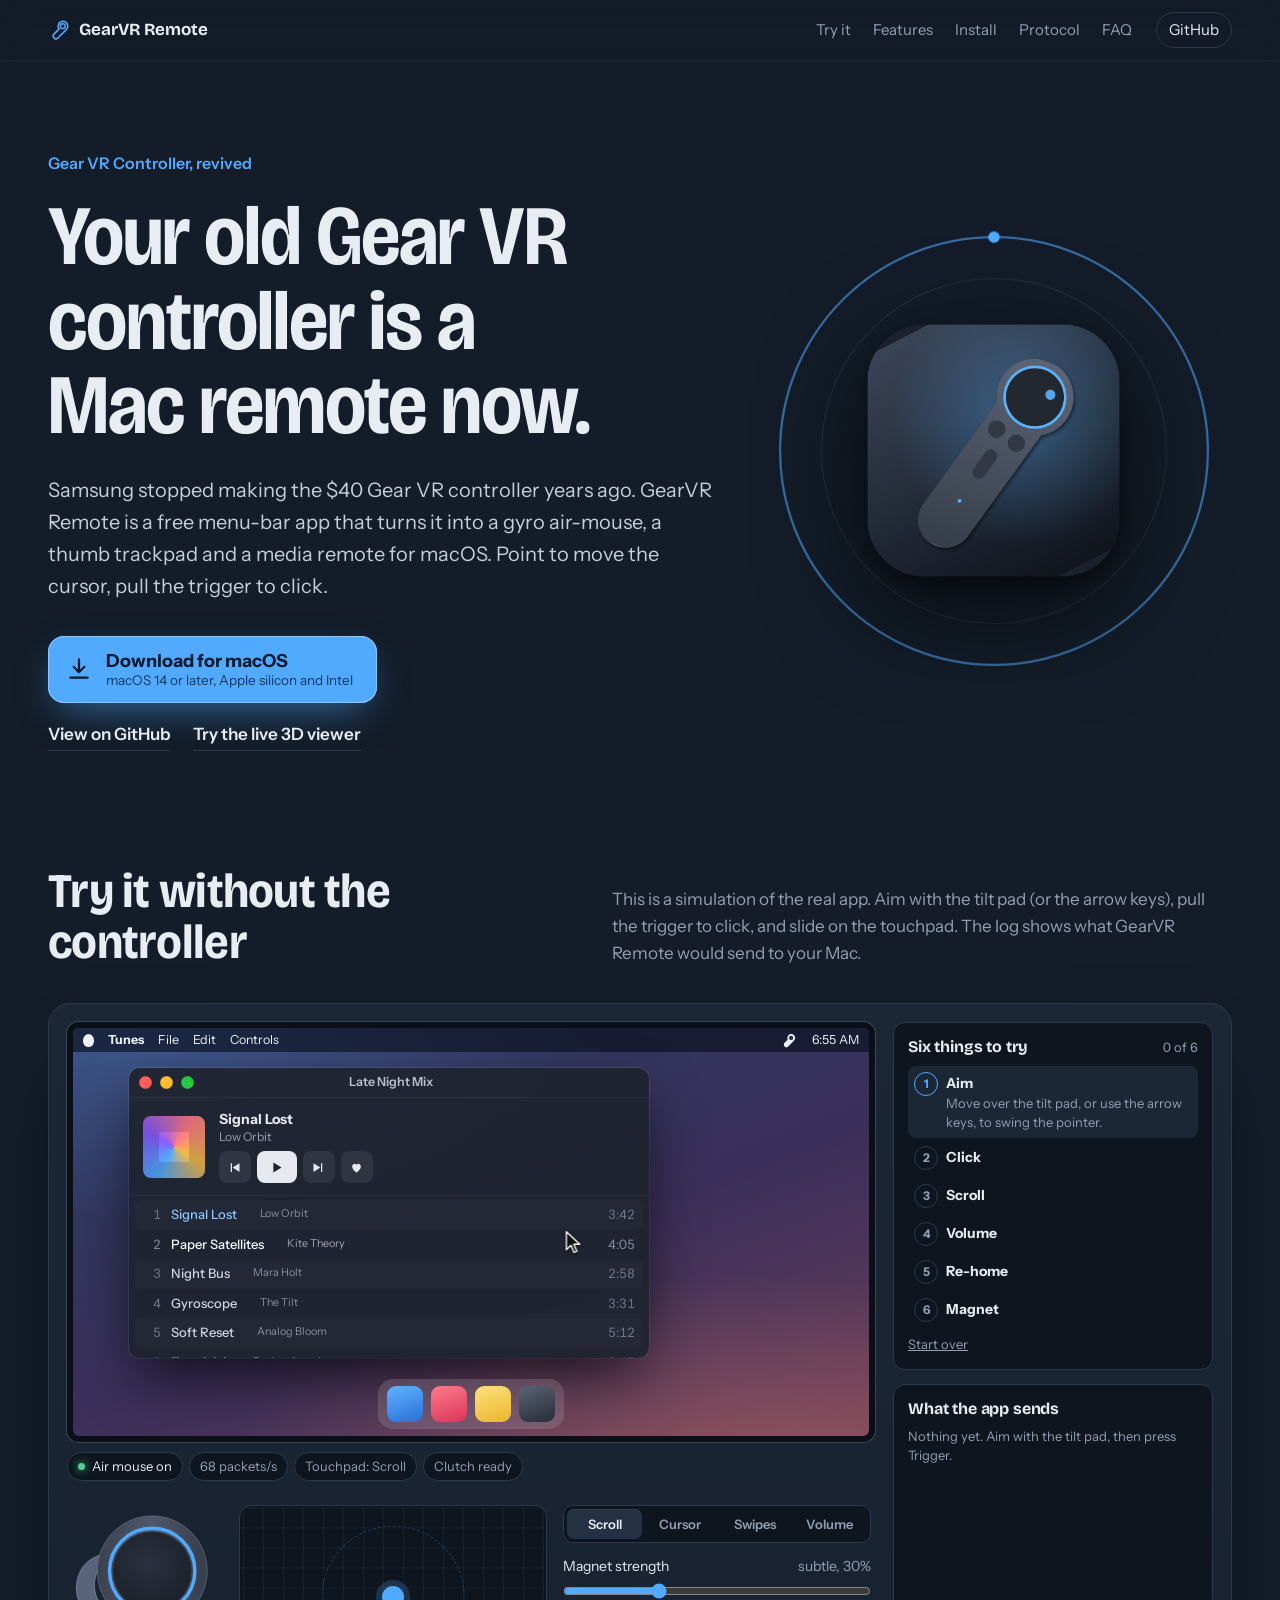
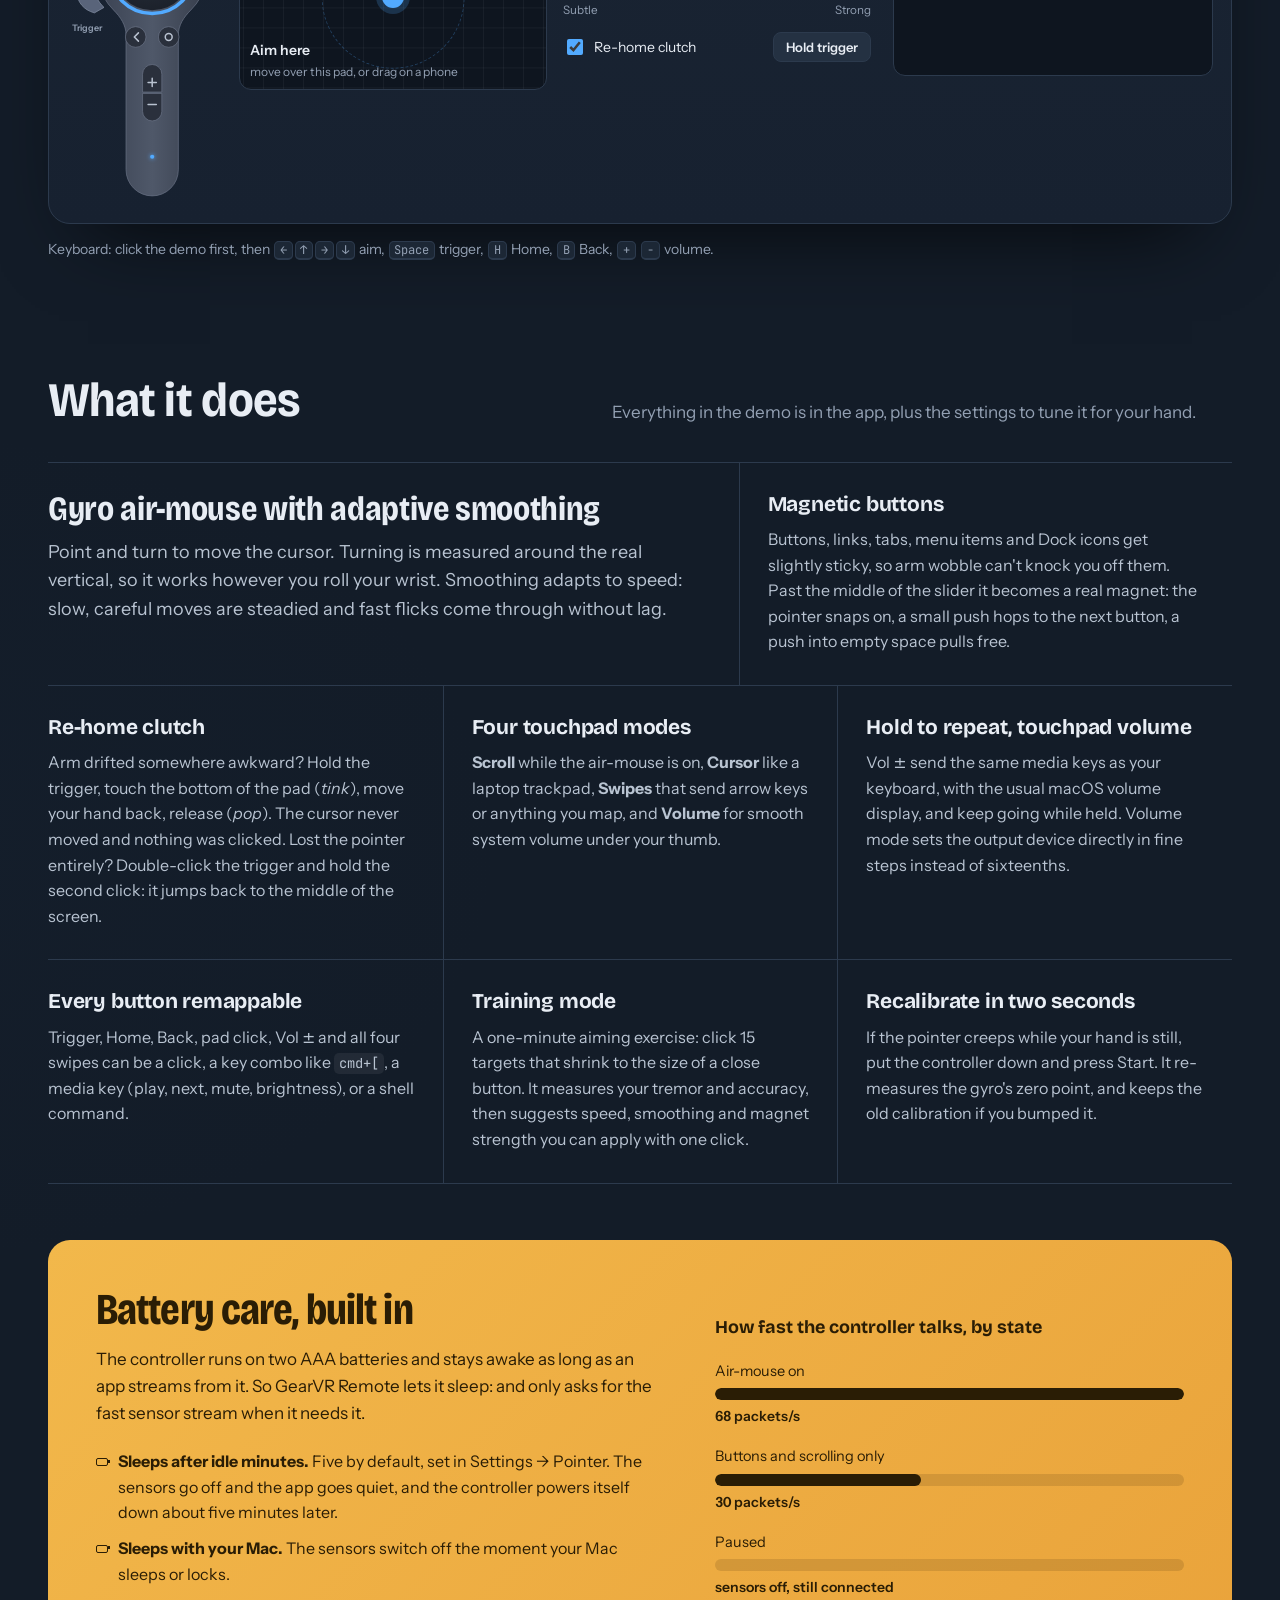
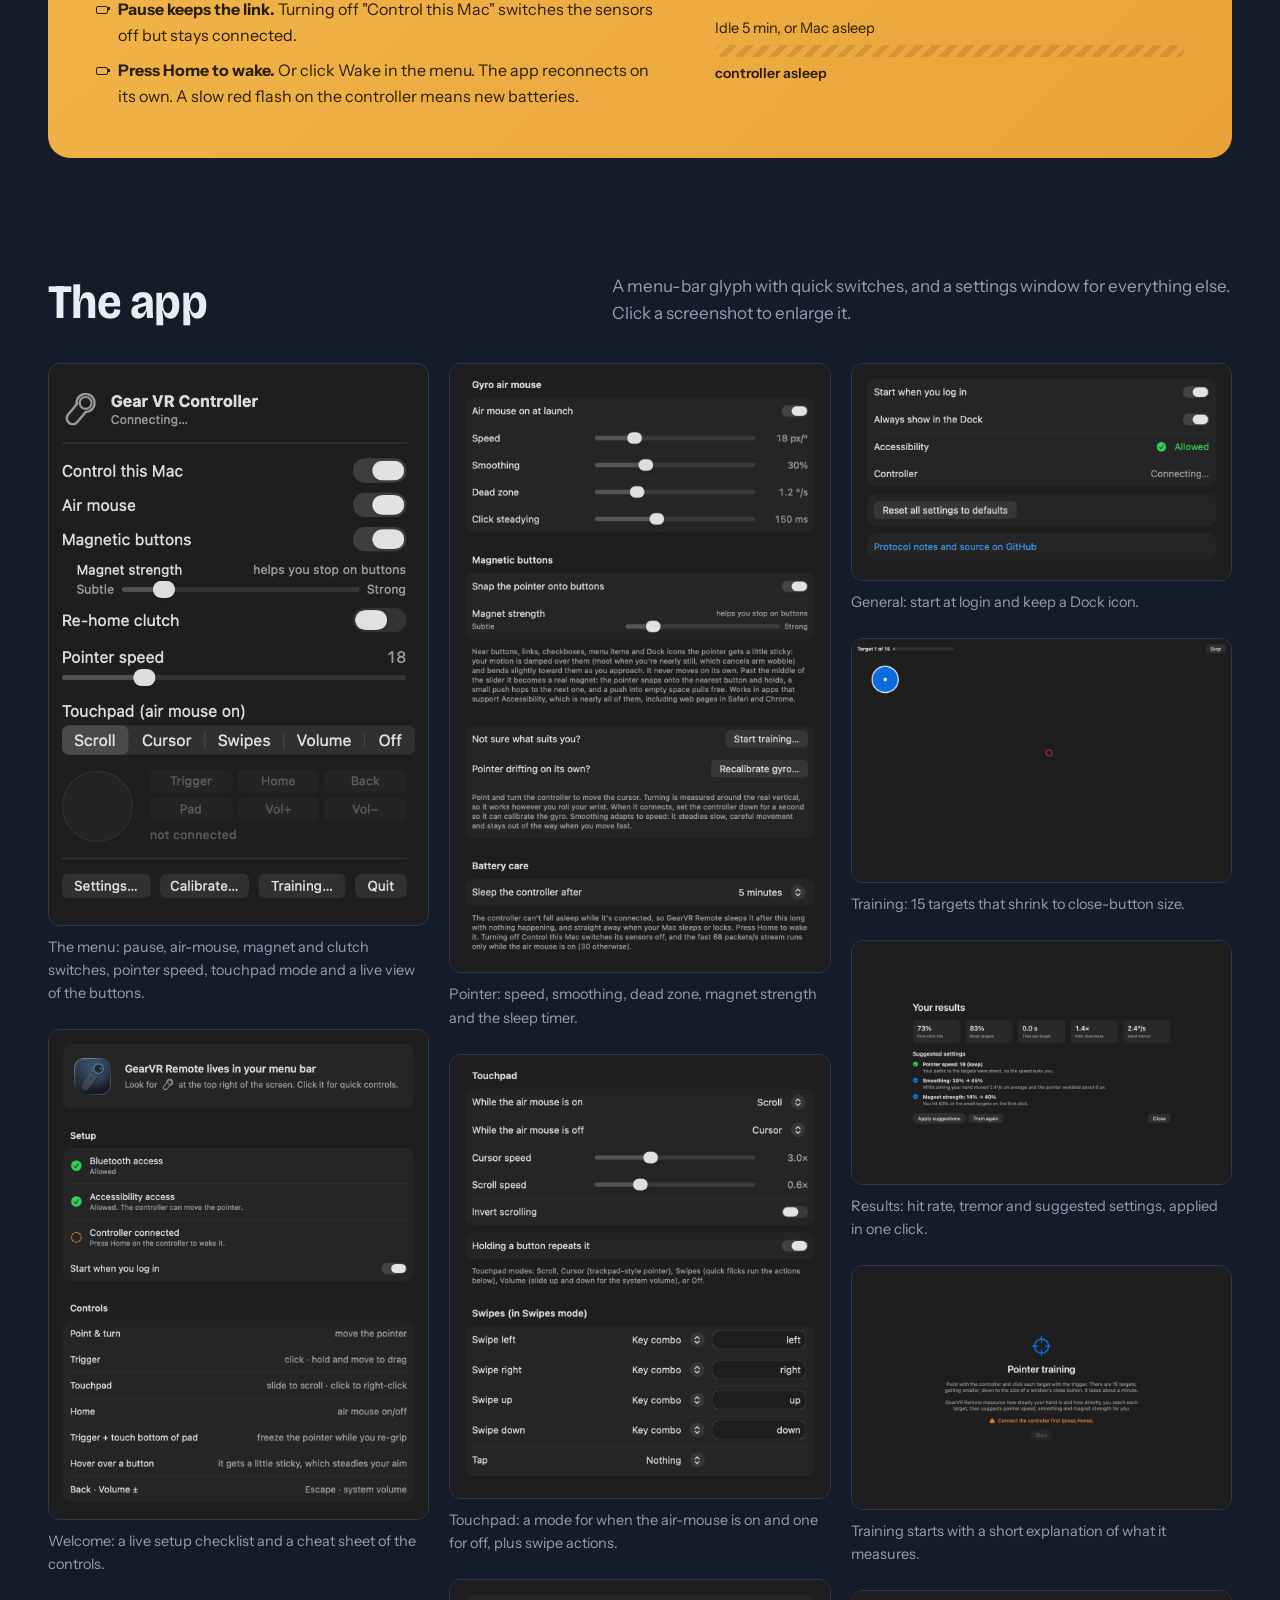
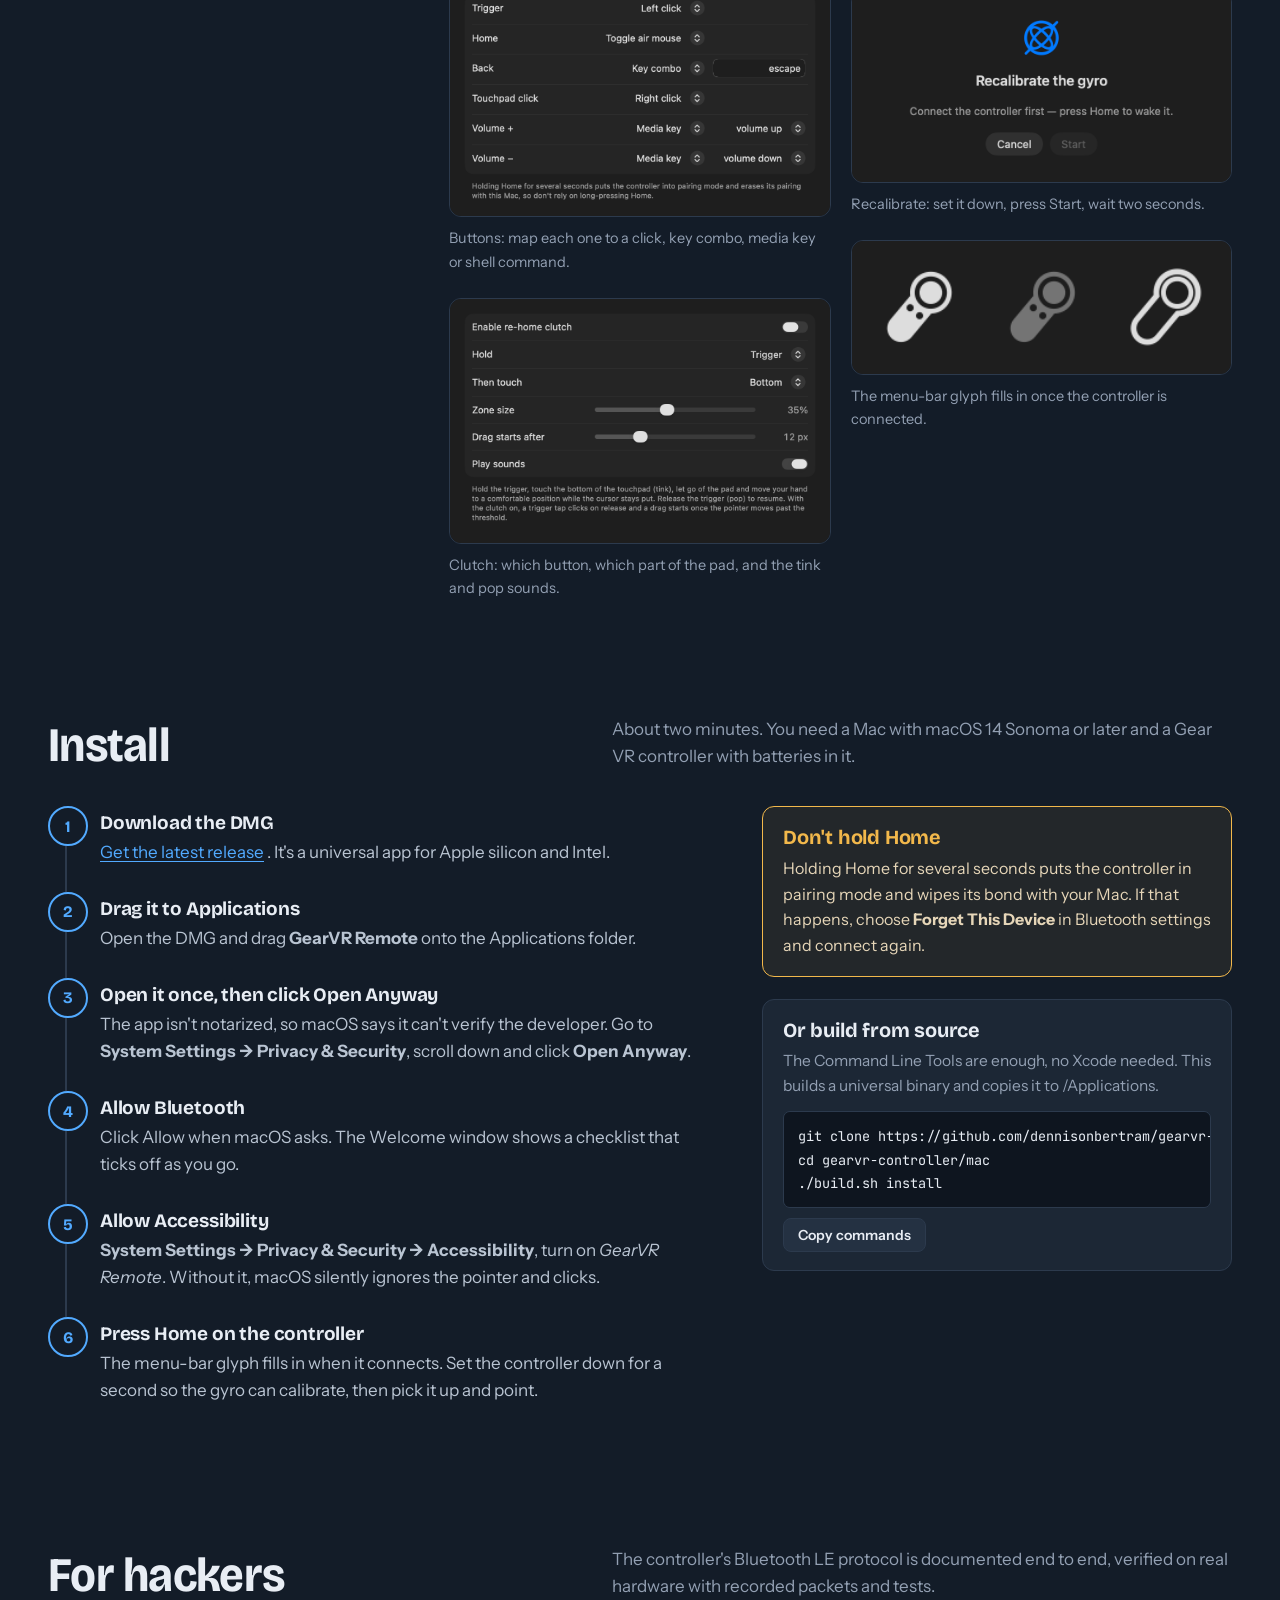
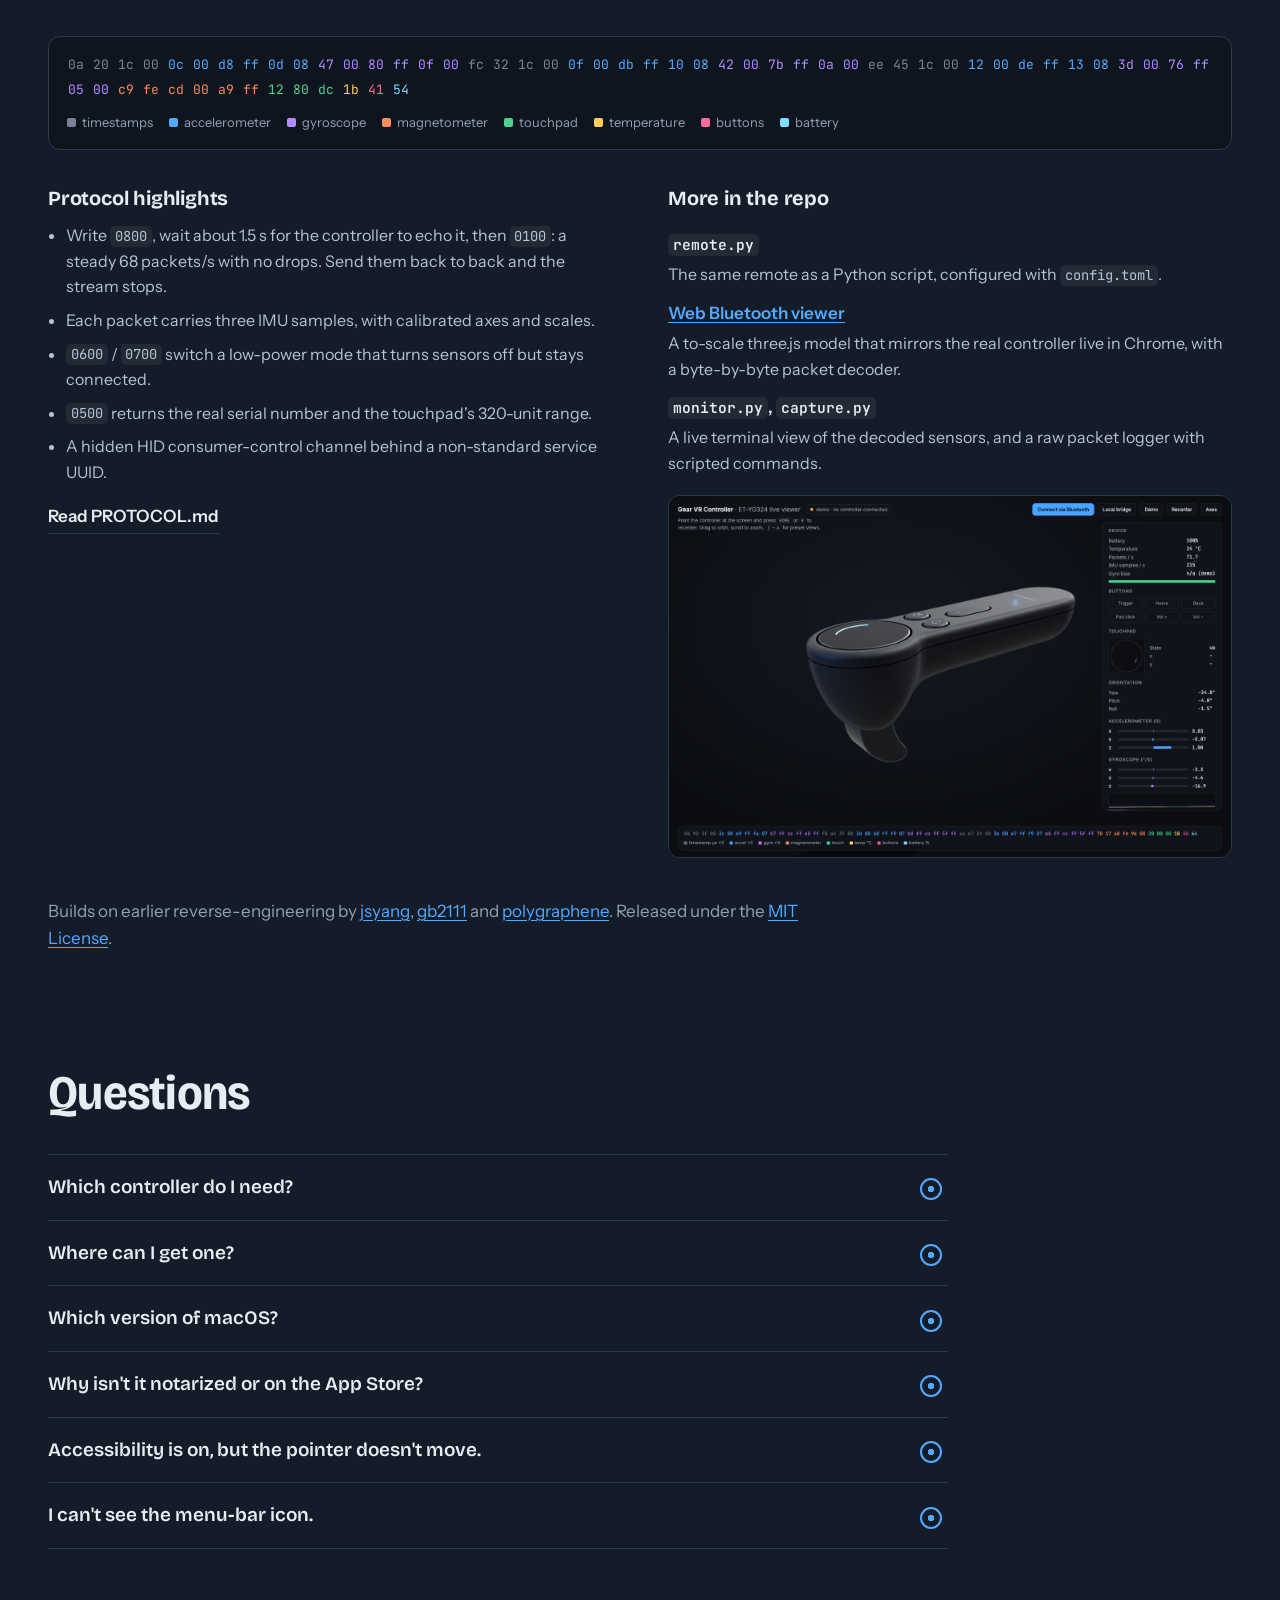
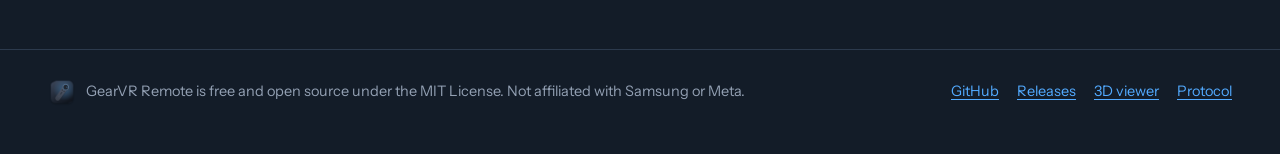
==== commit fdef7940: "Battery care that works on hardware; double-click-and-hold trigger recenters Tested on a real contro" ====
--- a/index.html
+++ b/index.html
@@ -277,7 +277,7 @@
     </article>
     <article class="feat f-clutch">
       <h3>Re-home clutch</h3>
-      <p>Arm drifted somewhere awkward? Hold the trigger, touch the bottom of the pad (<i>tink</i>), move your hand back, release (<i>pop</i>). The cursor never moved and nothing was clicked.</p>
+      <p>Arm drifted somewhere awkward? Hold the trigger, touch the bottom of the pad (<i>tink</i>), move your hand back, release (<i>pop</i>). The cursor never moved and nothing was clicked. Lost the pointer entirely? Double-click the trigger and hold the second click: it jumps back to the middle of the screen.</p>
     </article>
     <article class="feat f-pad">
       <h3>Four touchpad modes</h3>
@@ -304,12 +304,12 @@
   <div class="battery" aria-labelledby="bat-h">
     <div class="bat-copy">
       <h3 id="bat-h">Battery care, built in</h3>
-      <p>The controller runs on two AAA batteries and can't fall asleep by itself while an app keeps it awake. So GearVR Remote puts it to sleep for you, and only asks for the fast sensor stream when it needs it.</p>
+      <p>The controller runs on two AAA batteries and stays awake as long as an app streams from it. So GearVR Remote lets it sleep: and only asks for the fast sensor stream when it needs it.</p>
       <ul>
-        <li><b>Sleeps after idle minutes.</b> Five by default, set in Settings → Pointer.</li>
-        <li><b>Sleeps with your Mac.</b> The controller goes to sleep the moment your Mac sleeps or locks.</li>
+        <li><b>Sleeps after idle minutes.</b> Five by default, set in Settings → Pointer. The sensors go off and the app goes quiet, and the controller powers itself down about five minutes later.</li>
+        <li><b>Sleeps with your Mac.</b> The sensors switch off the moment your Mac sleeps or locks.</li>
         <li><b>Pause keeps the link.</b> Turning off "Control this Mac" switches the sensors off but stays connected.</li>
-        <li><b>Press Home to wake.</b> The app reconnects on its own. A slow red flash on the controller means new batteries.</li>
+        <li><b>Press Home to wake.</b> Or click Wake in the menu. The app reconnects on its own. A slow red flash on the controller means new batteries.</li>
       </ul>
     </div>
     <figure class="bat-rates" aria-label="Sensor stream rate by state">
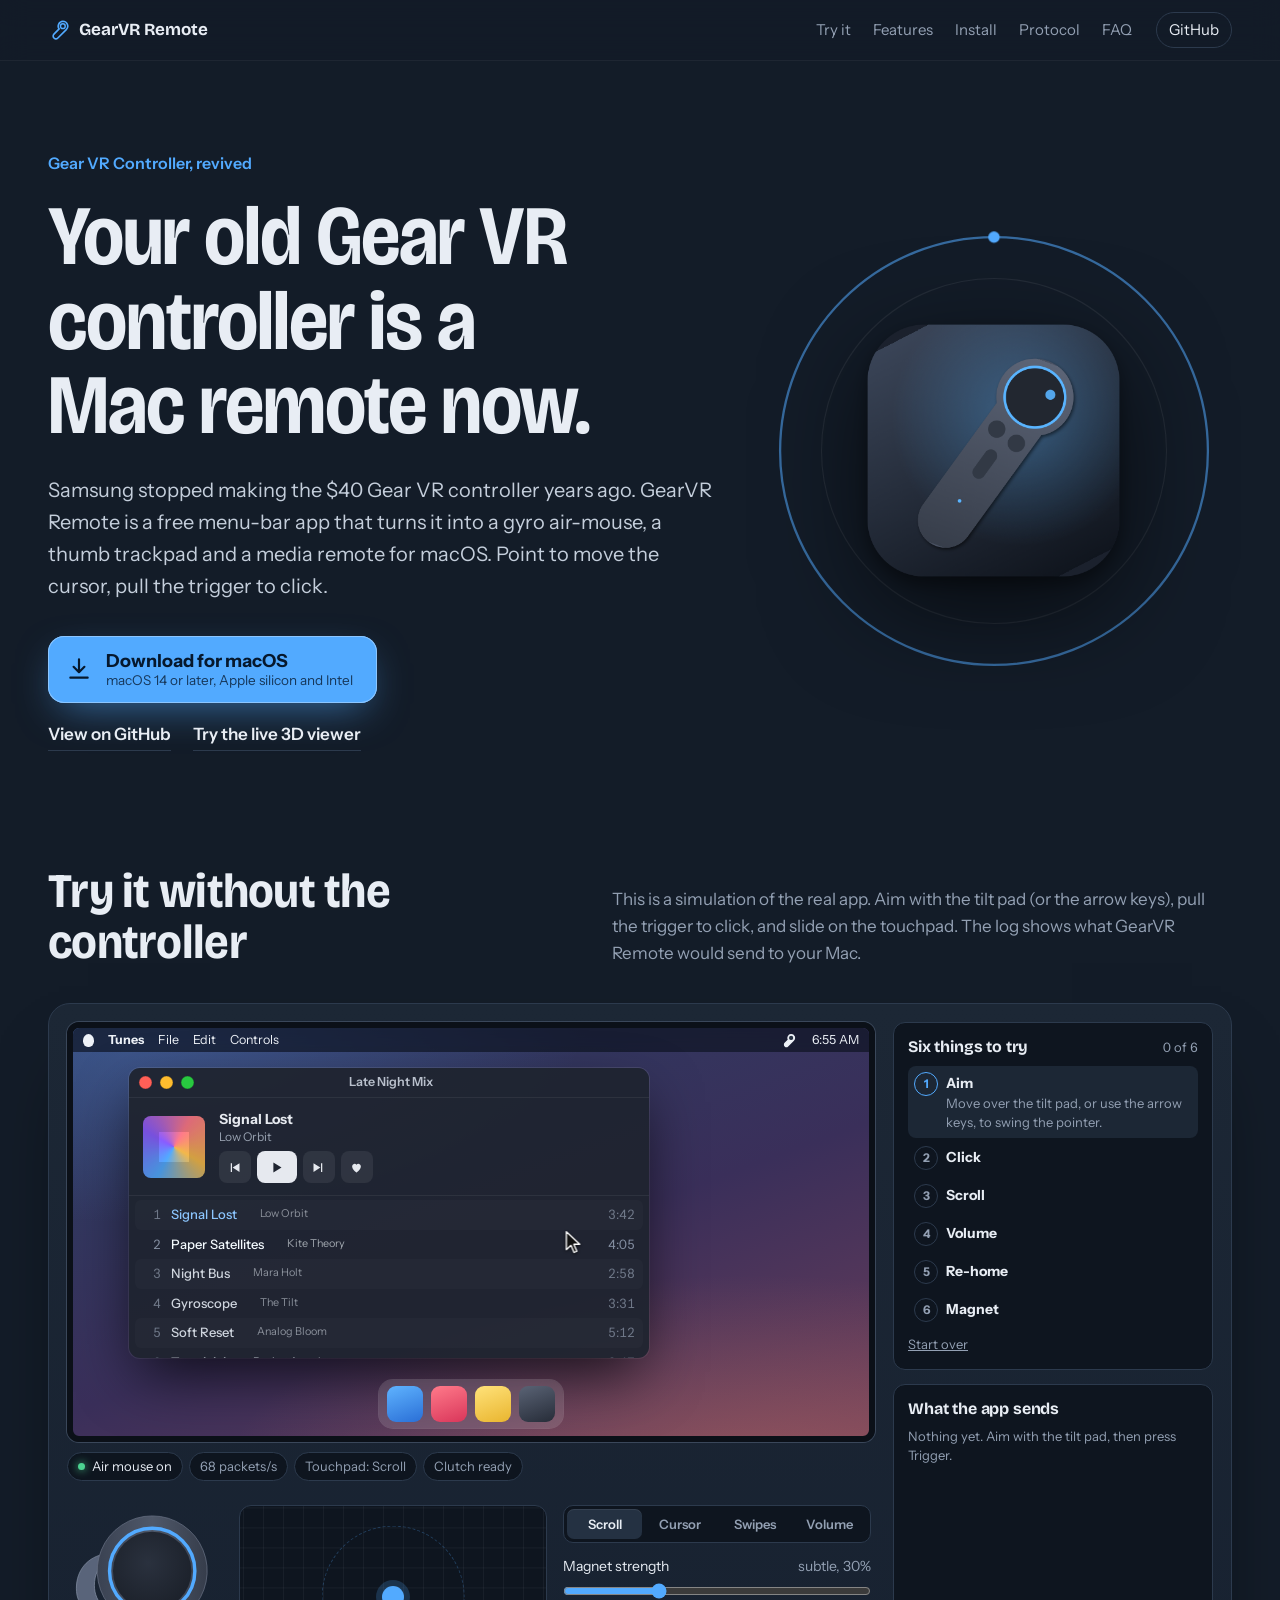
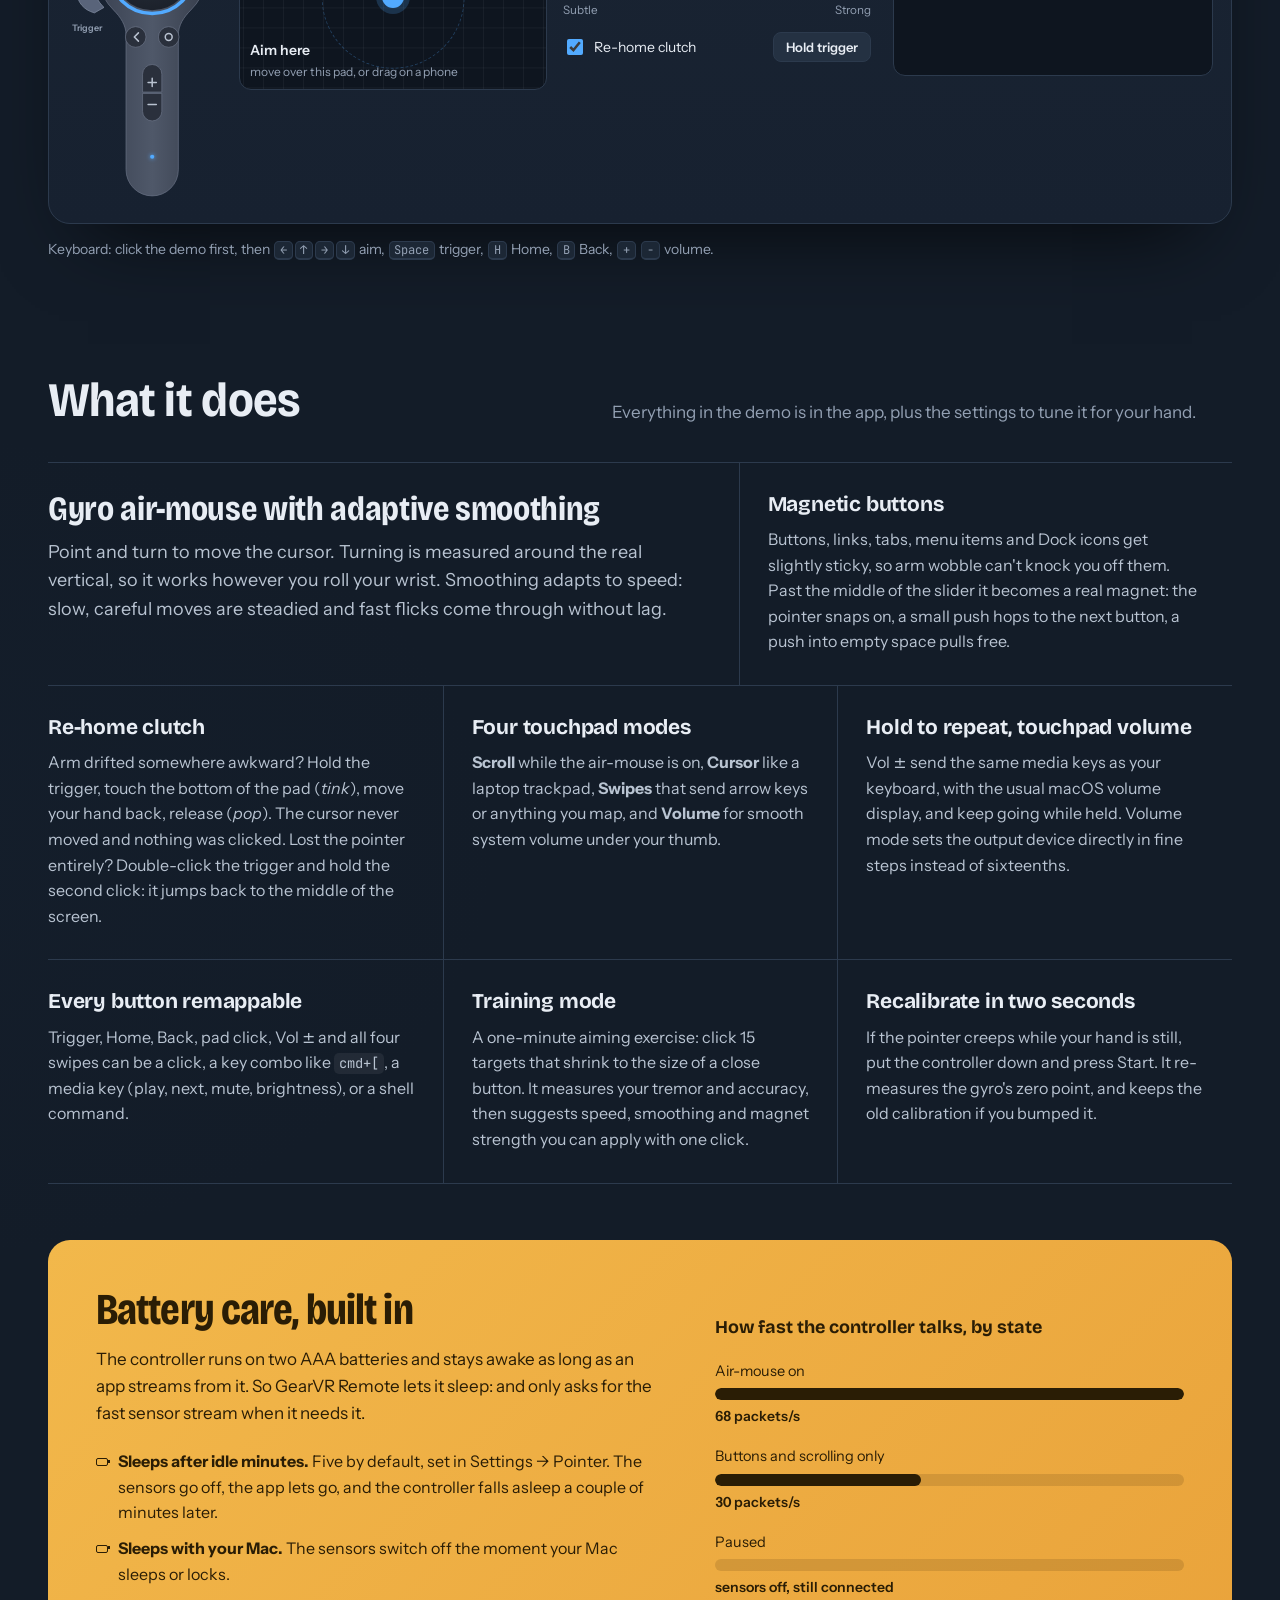
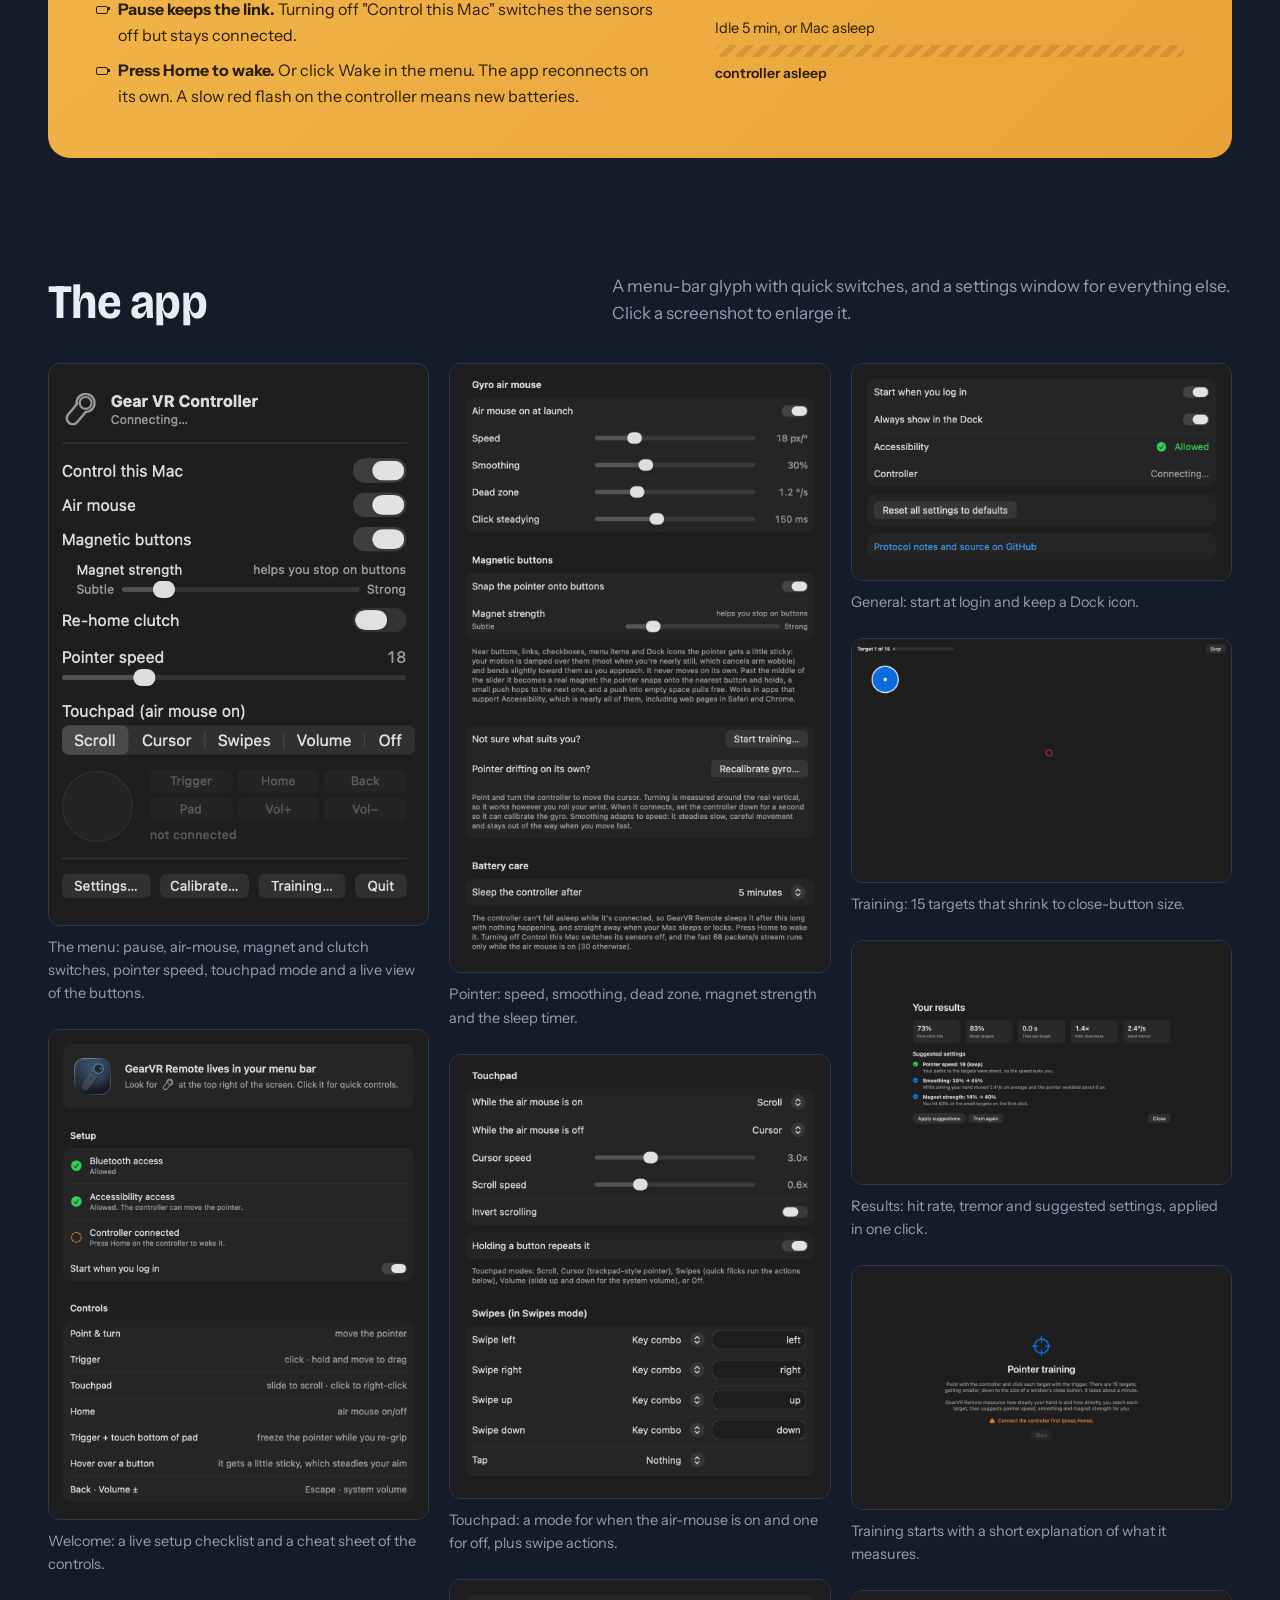
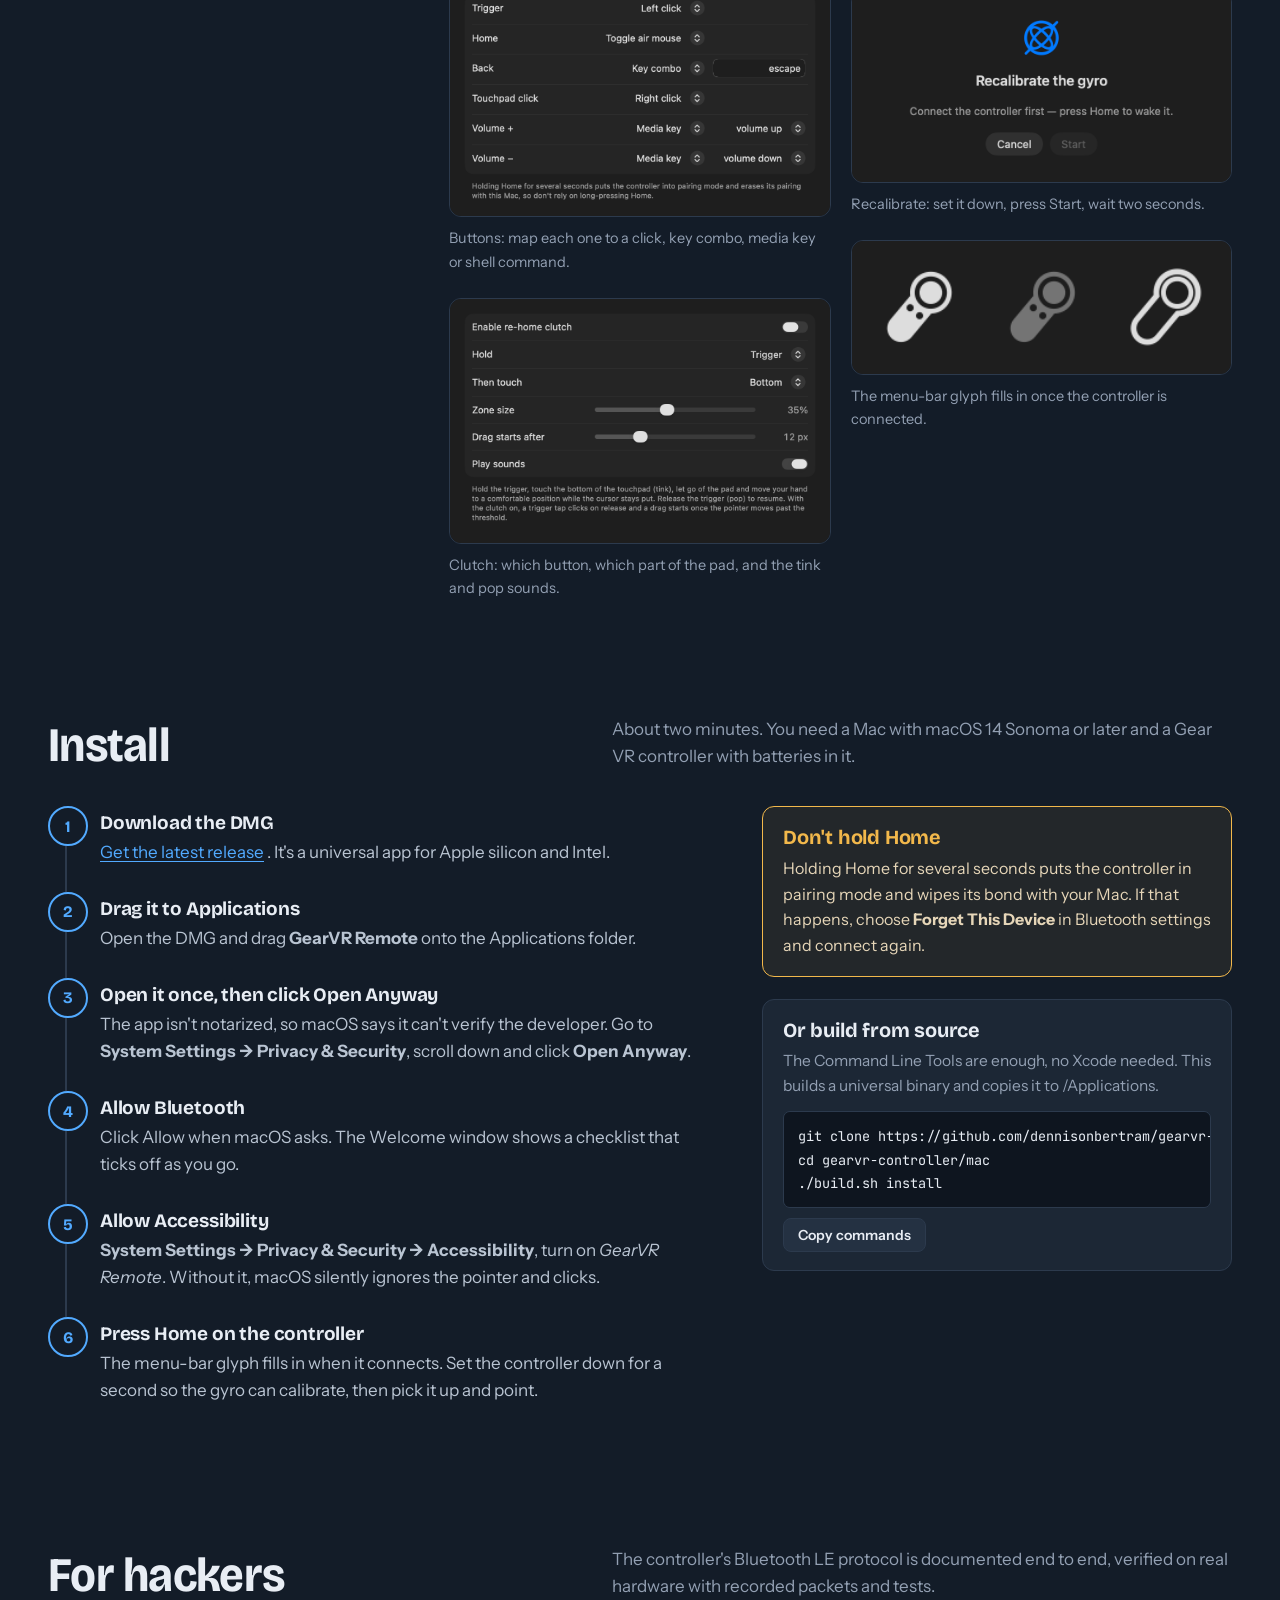
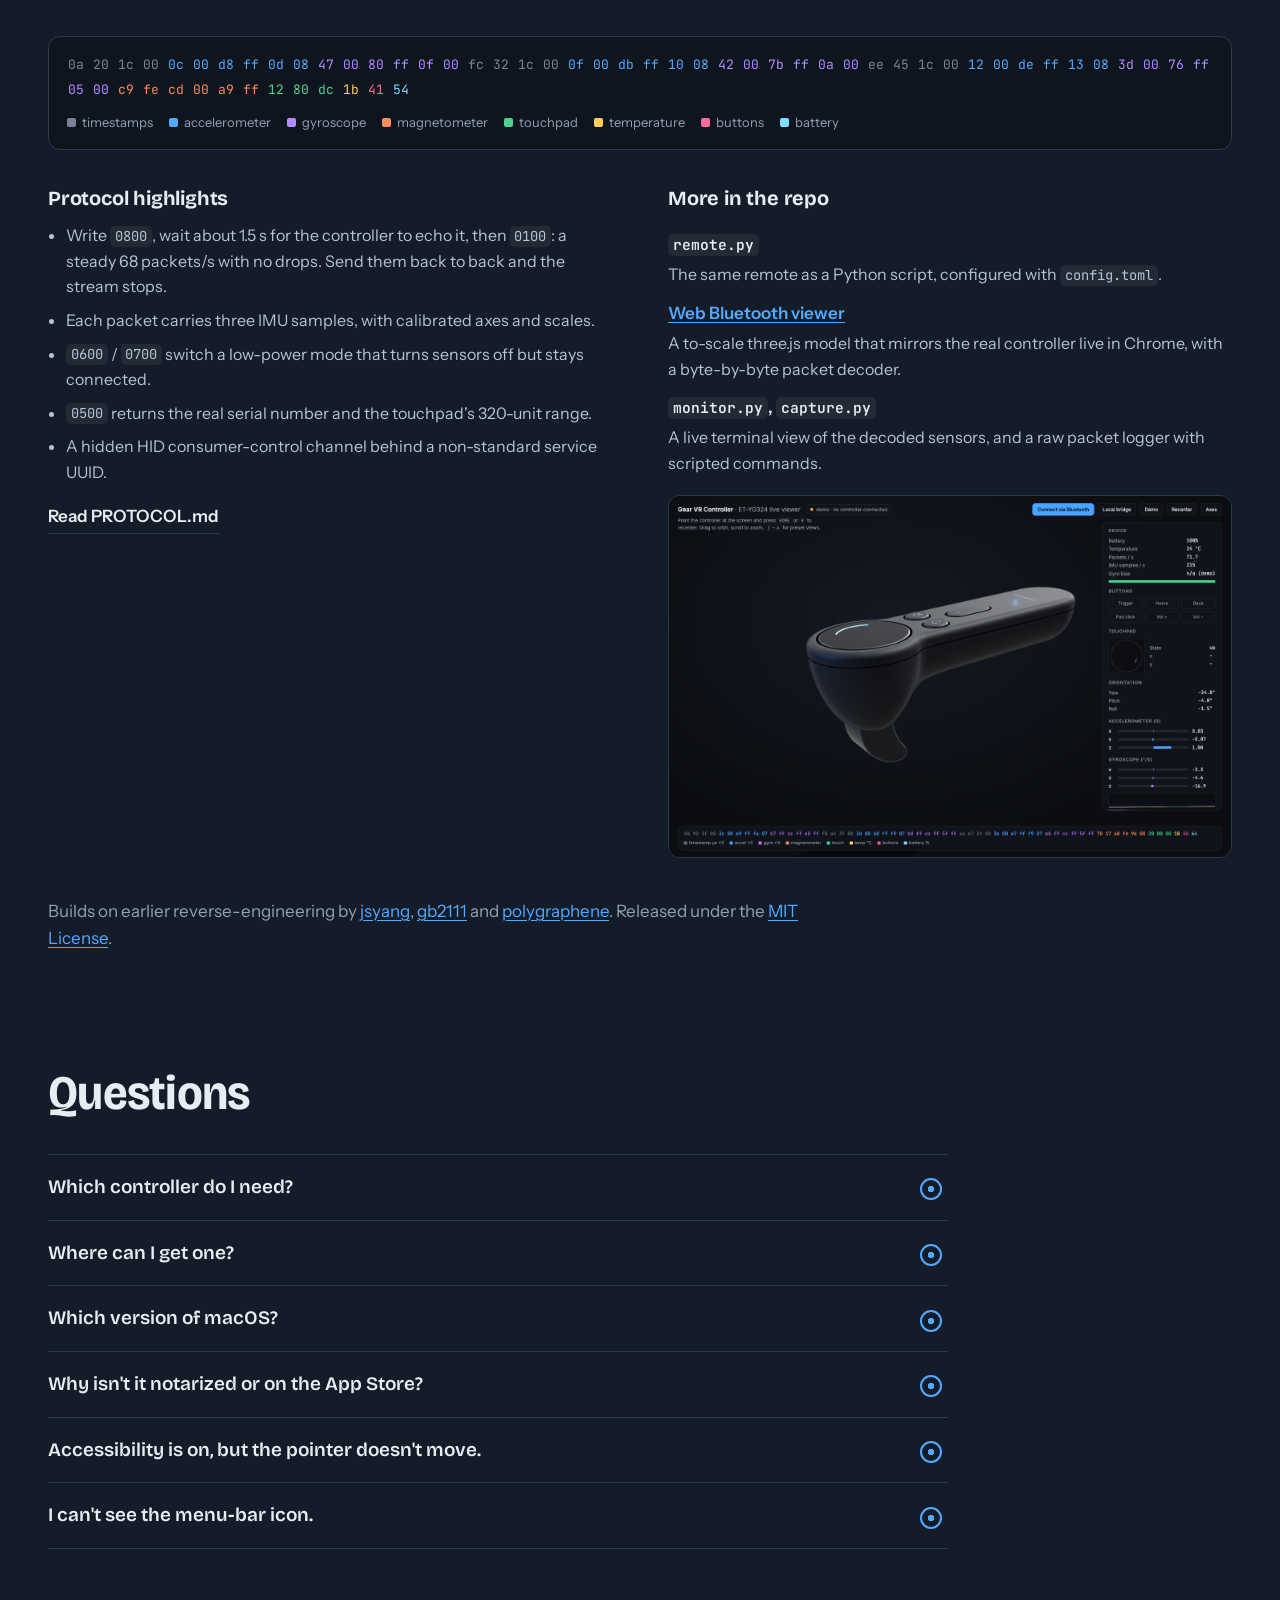
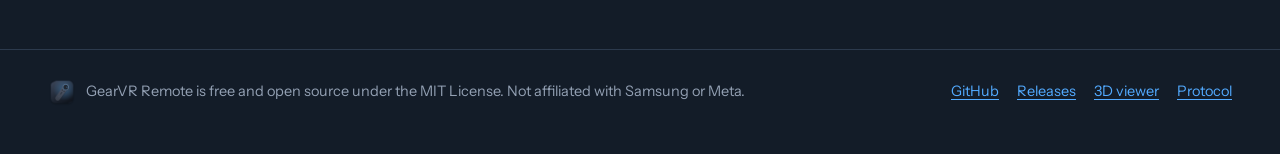
==== commit f4b10503: "Sleep the controller for real: disconnect, then wait before listening for Home Measured on the contr" ====
--- a/index.html
+++ b/index.html
@@ -306,7 +306,7 @@
       <h3 id="bat-h">Battery care, built in</h3>
       <p>The controller runs on two AAA batteries and stays awake as long as an app streams from it. So GearVR Remote lets it sleep: and only asks for the fast sensor stream when it needs it.</p>
       <ul>
-        <li><b>Sleeps after idle minutes.</b> Five by default, set in Settings → Pointer. The sensors go off and the app goes quiet, and the controller powers itself down about five minutes later.</li>
+        <li><b>Sleeps after idle minutes.</b> Five by default, set in Settings → Pointer. The sensors go off, the app lets go, and the controller falls asleep a couple of minutes later.</li>
         <li><b>Sleeps with your Mac.</b> The sensors switch off the moment your Mac sleeps or locks.</li>
         <li><b>Pause keeps the link.</b> Turning off "Control this Mac" switches the sensors off but stays connected.</li>
         <li><b>Press Home to wake.</b> Or click Wake in the menu. The app reconnects on its own. A slow red flash on the controller means new batteries.</li>
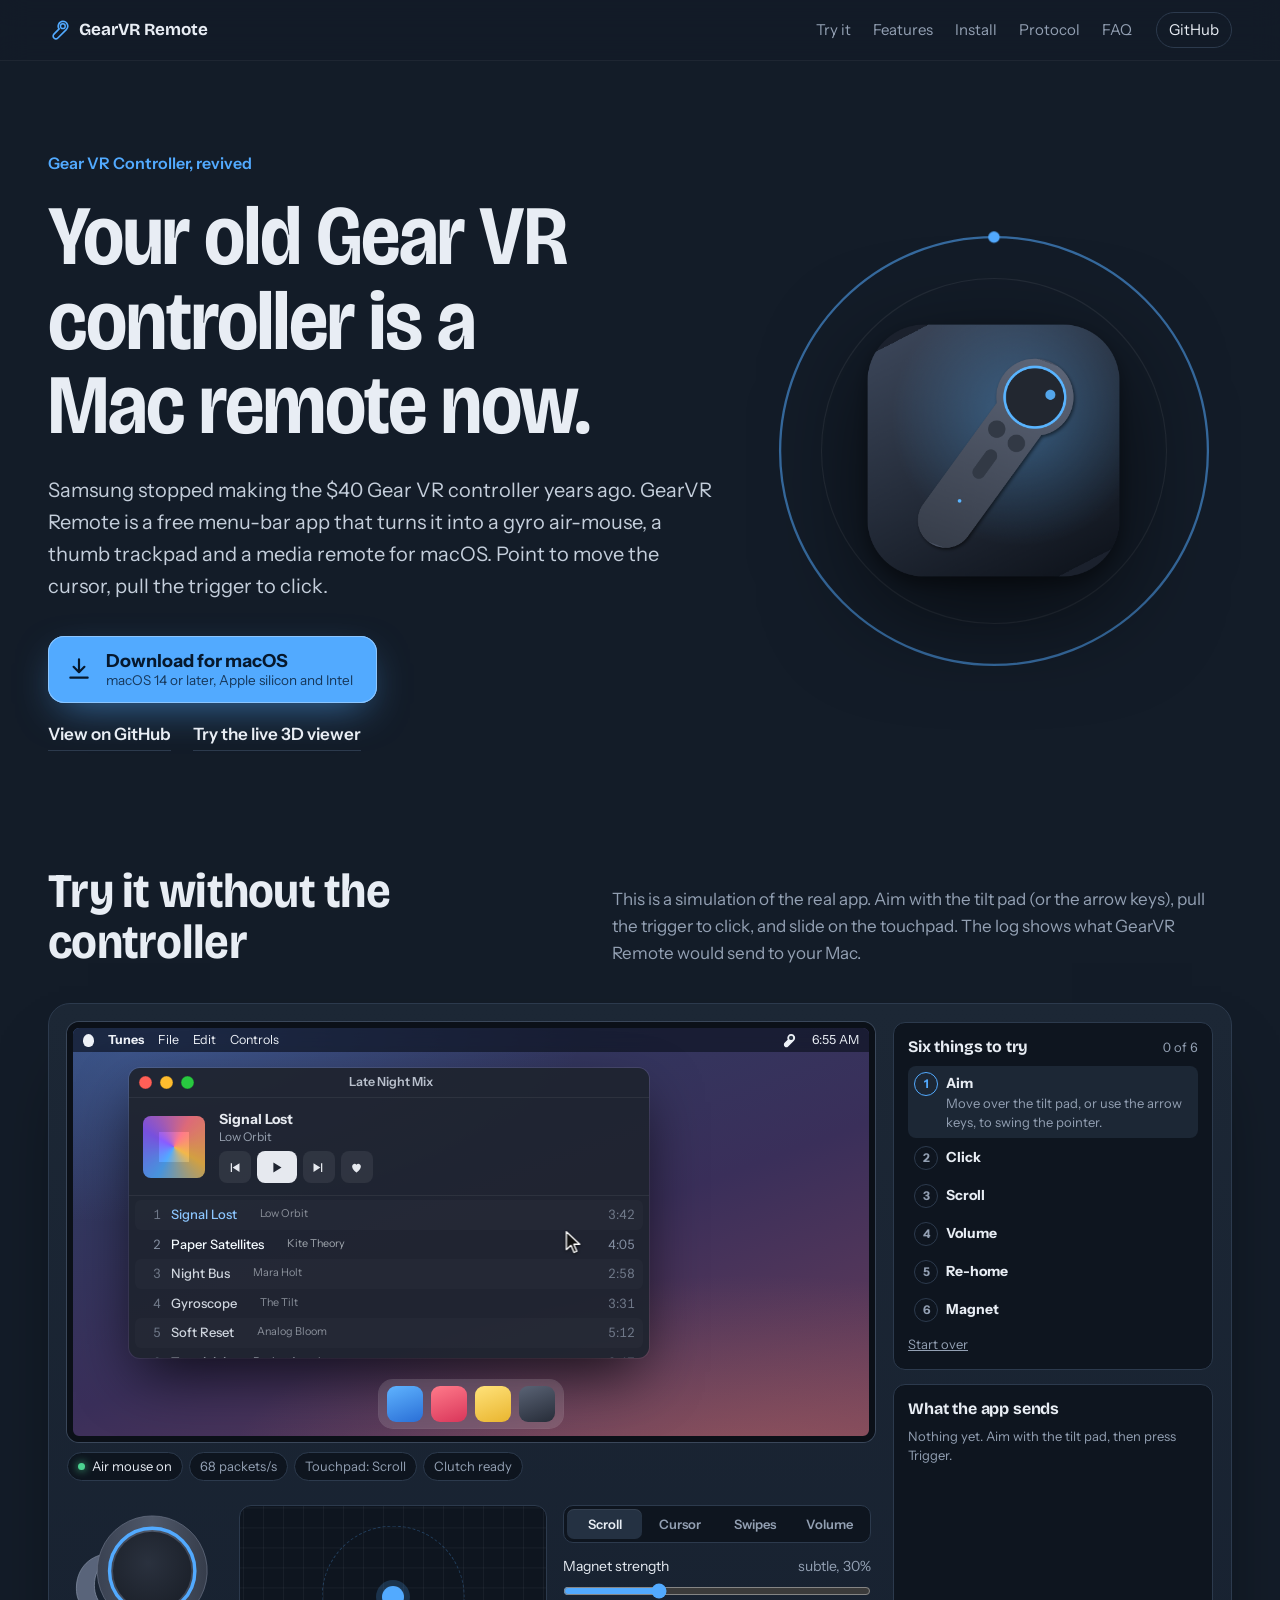
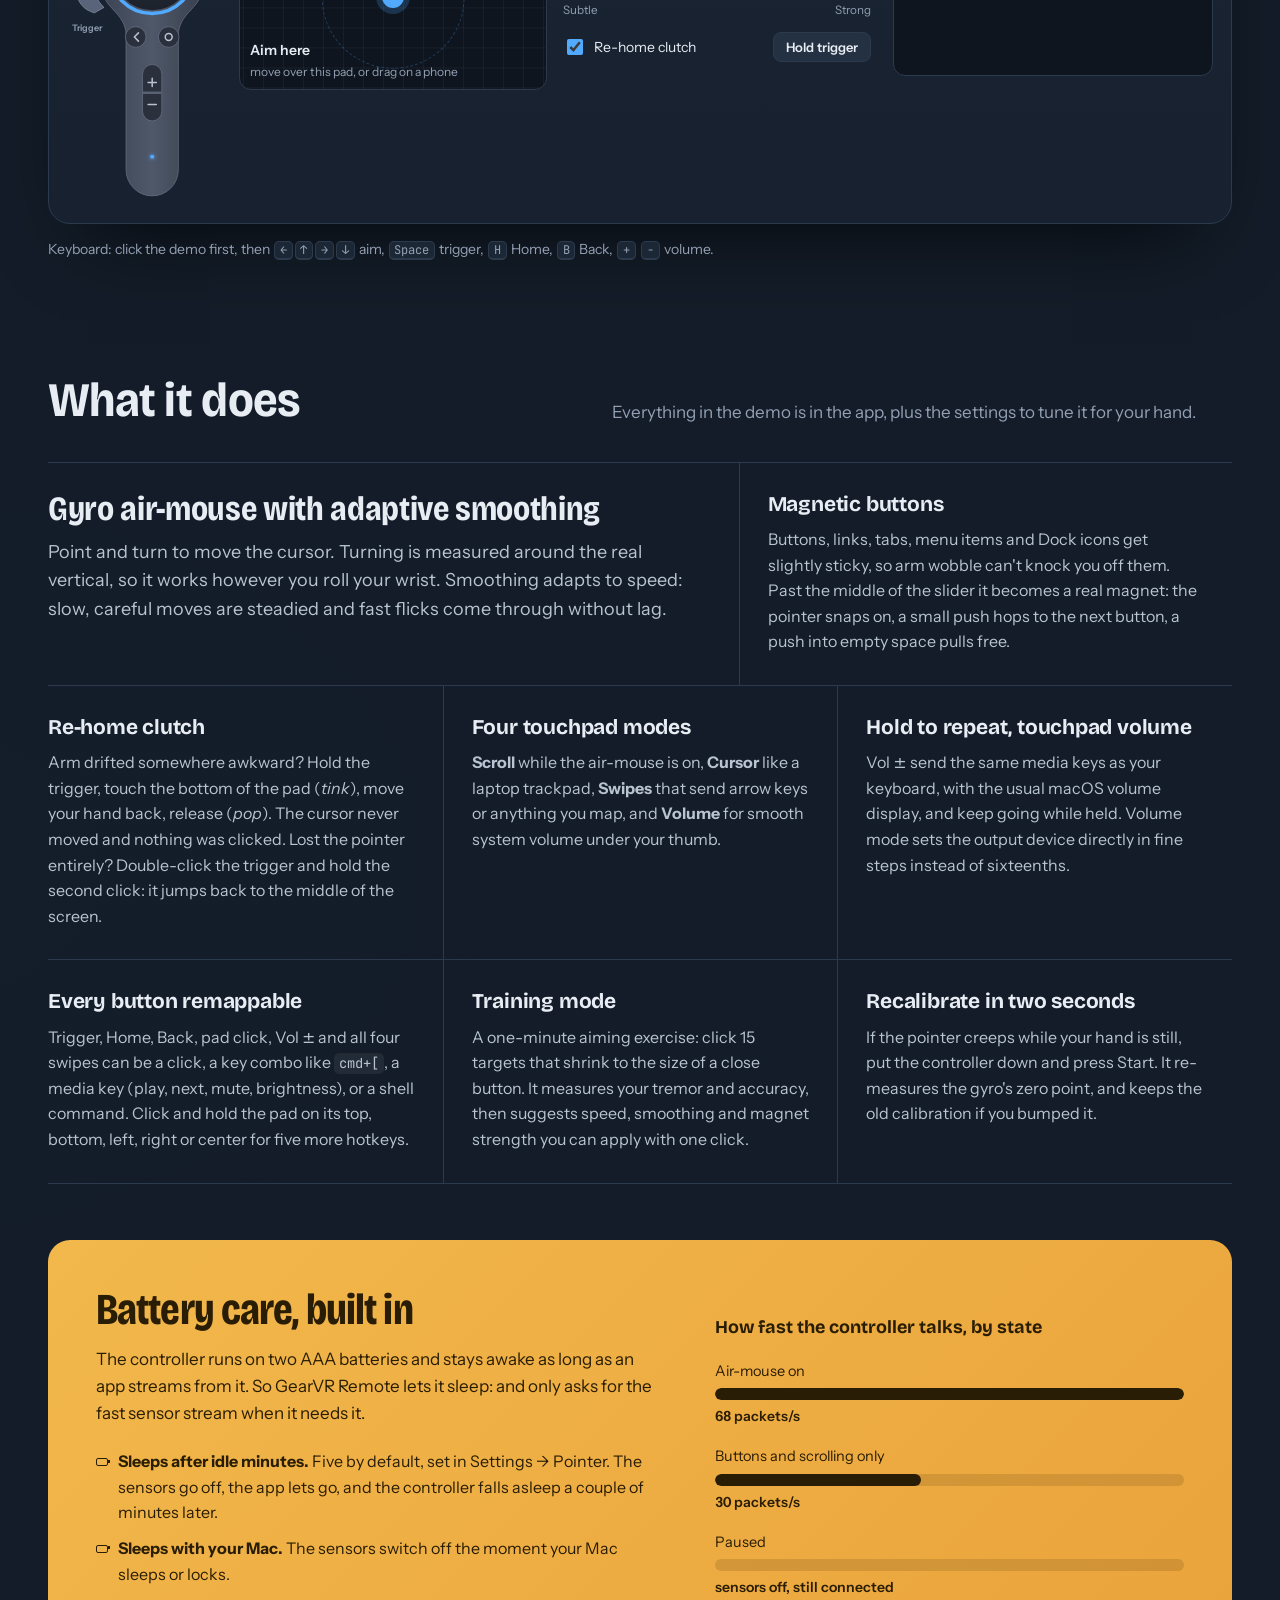
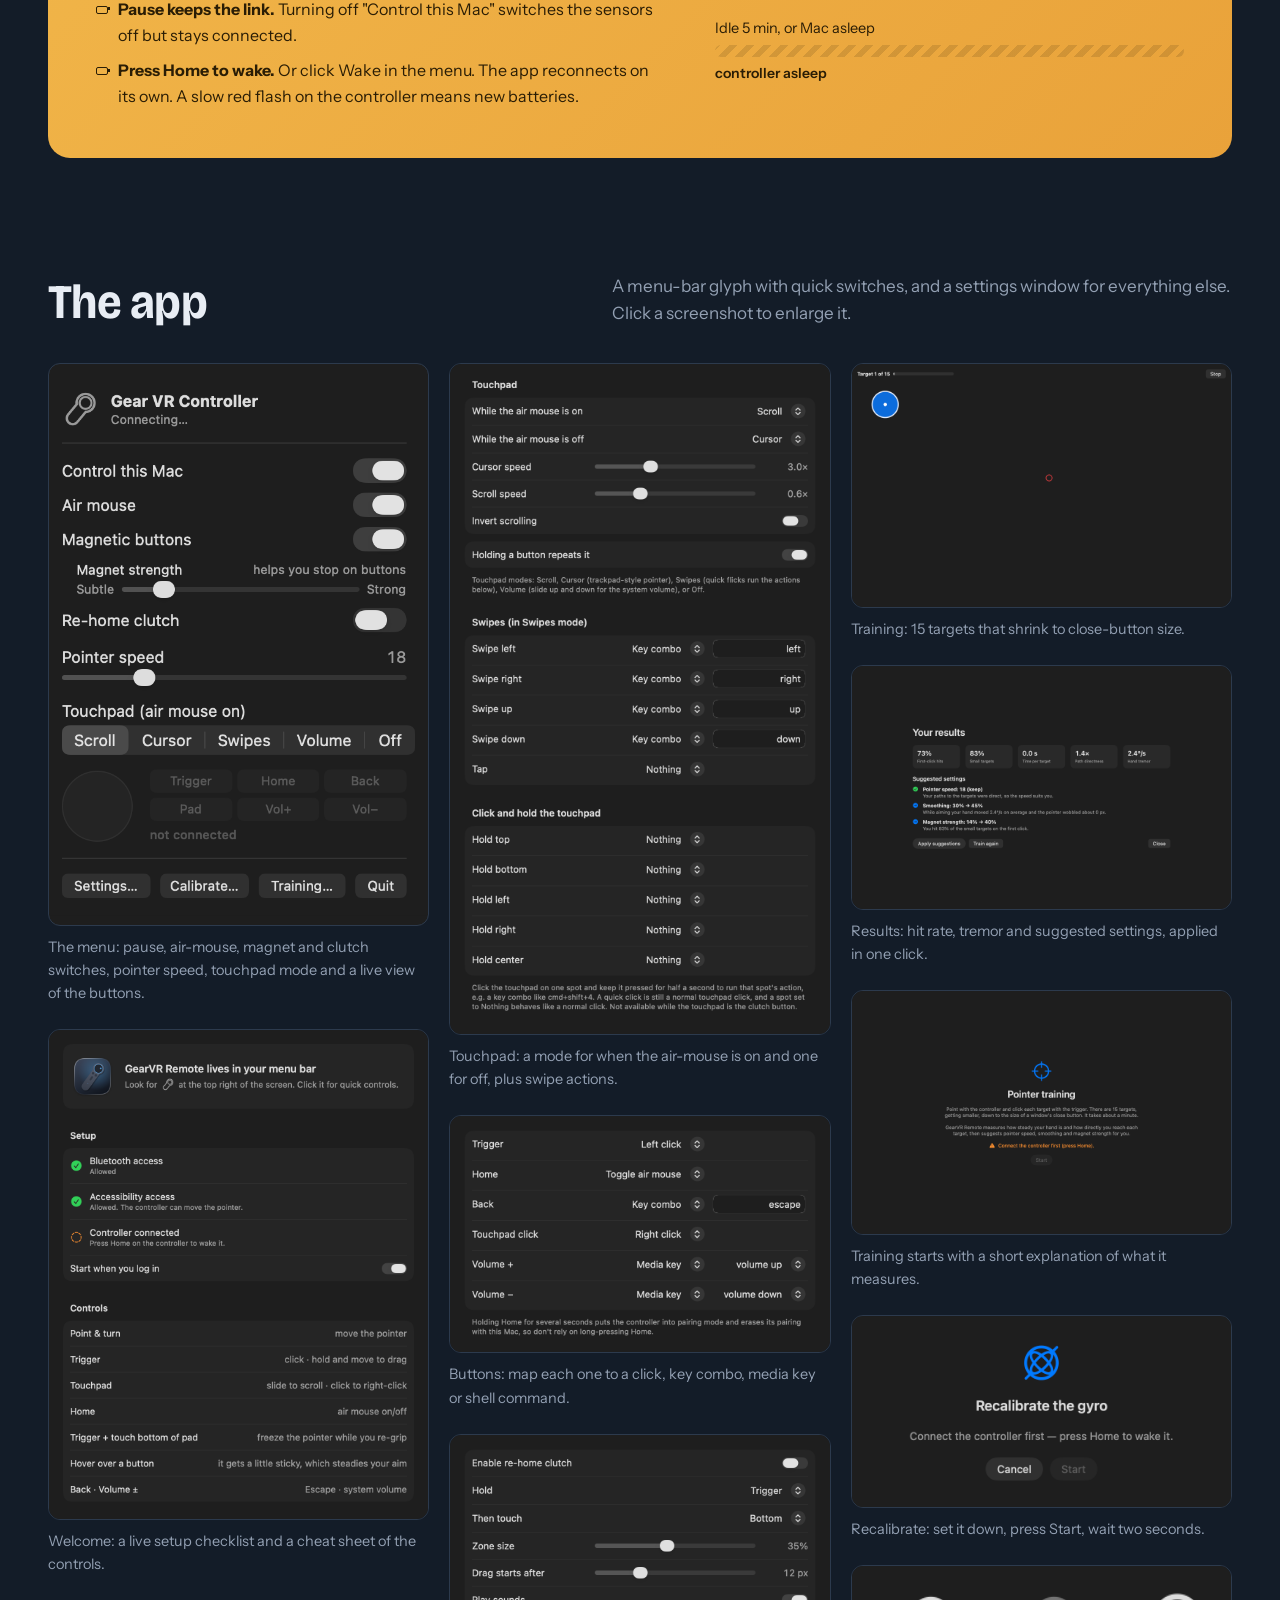
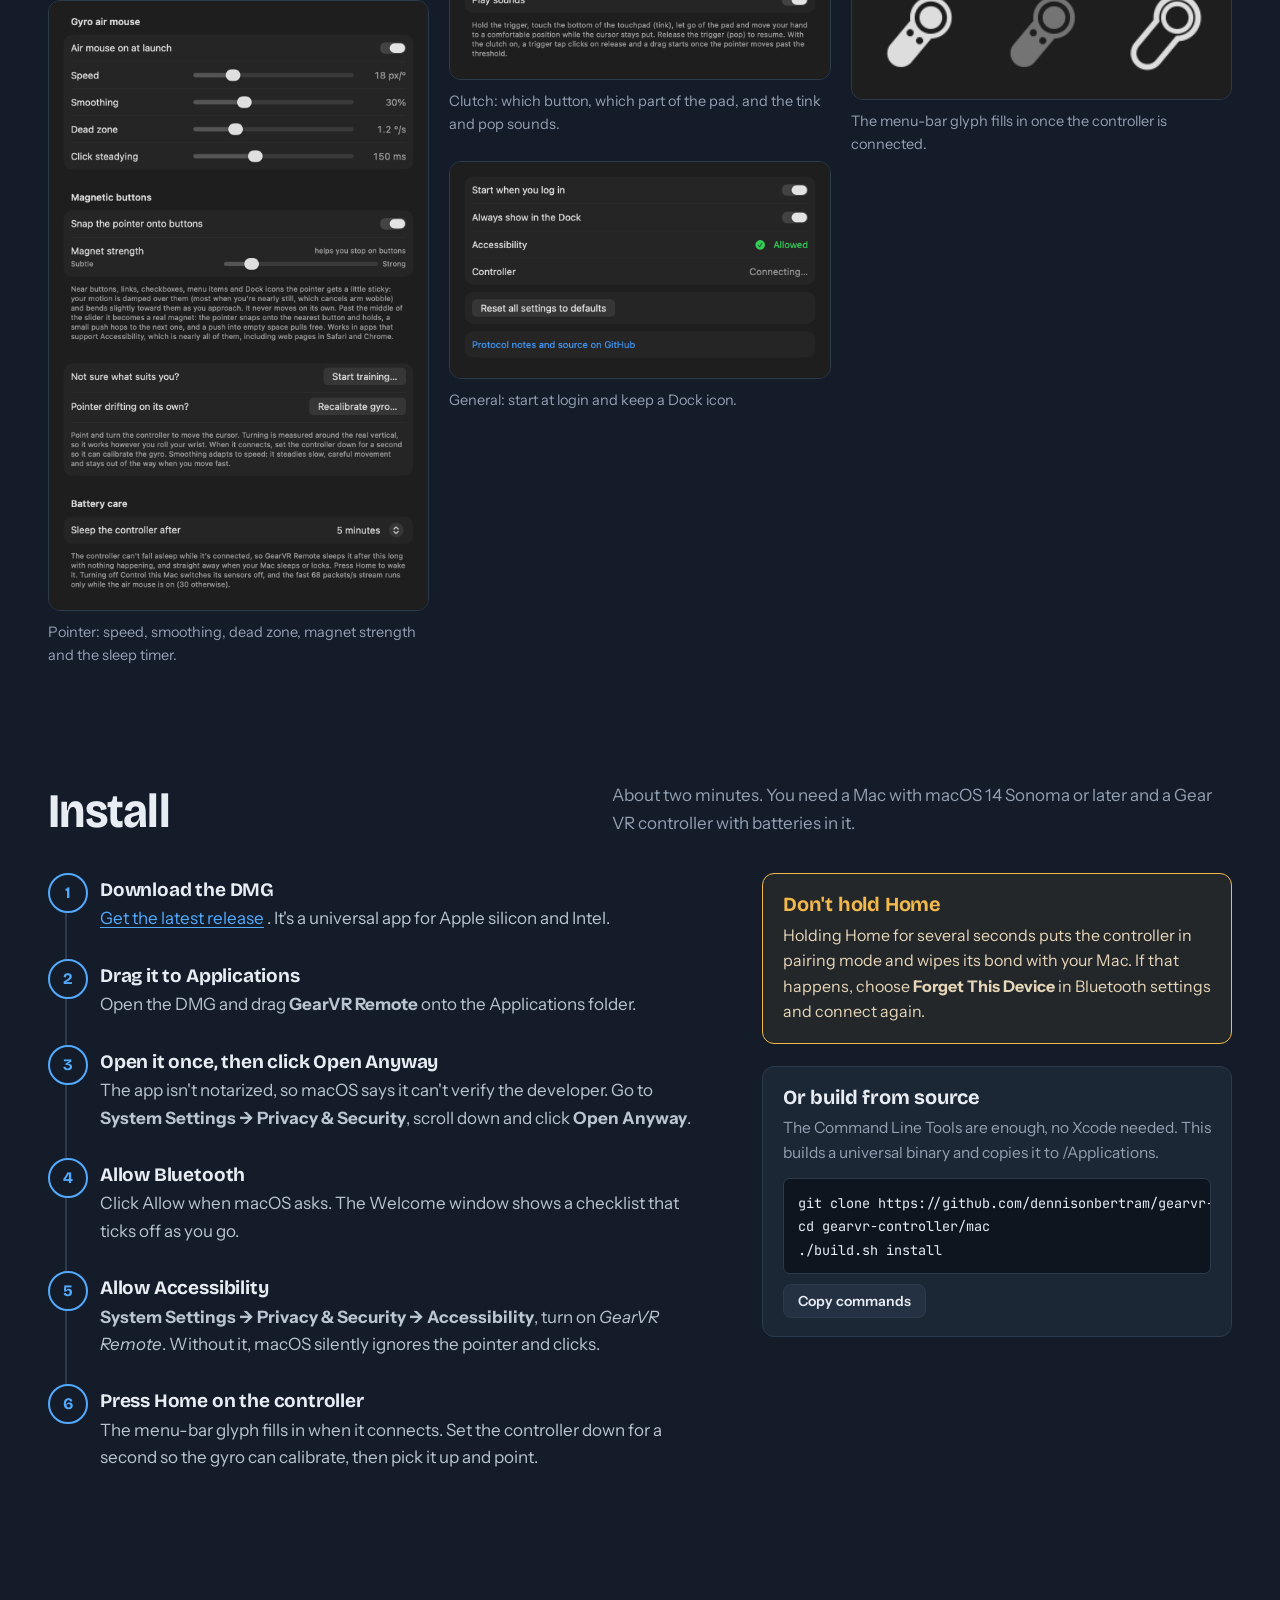
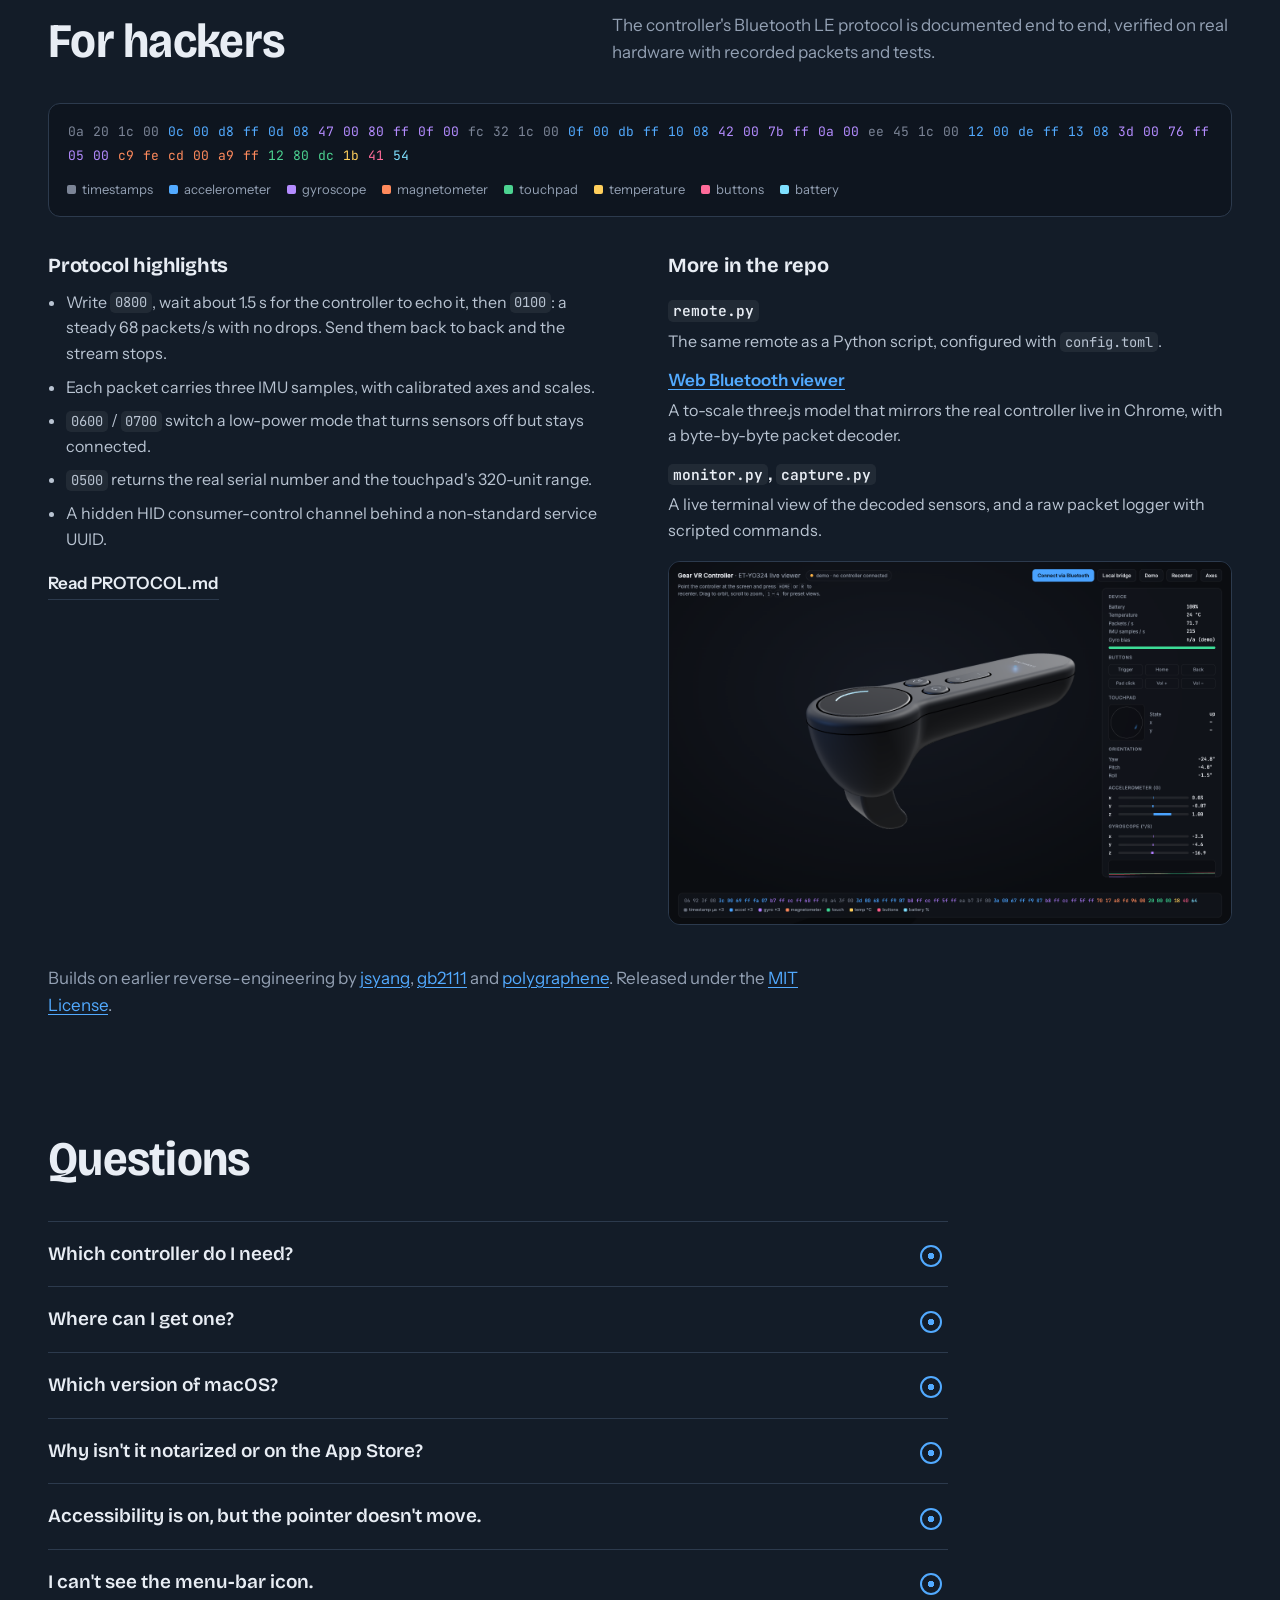
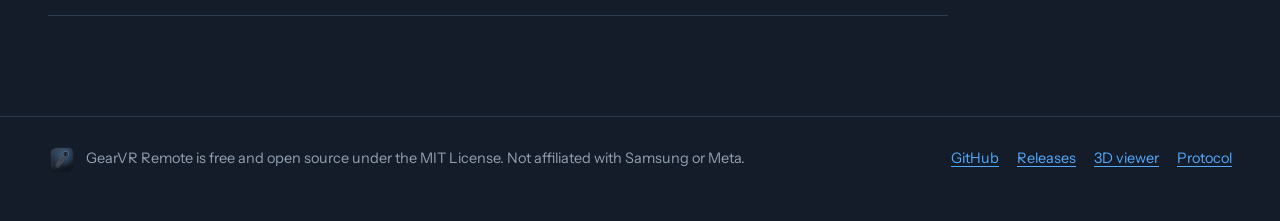
==== commit b2be274c: "Touchpad hotkeys: click and hold top, bottom, left, right or center to run that spot's action; versi" ====
--- a/index.html
+++ b/index.html
@@ -289,7 +289,7 @@
     </article>
     <article class="feat f-map">
       <h3>Every button remappable</h3>
-      <p>Trigger, Home, Back, pad click, Vol ± and all four swipes can be a click, a key combo like <code>cmd+[</code>, a media key (play, next, mute, brightness), or a shell command.</p>
+      <p>Trigger, Home, Back, pad click, Vol ± and all four swipes can be a click, a key combo like <code>cmd+[</code>, a media key (play, next, mute, brightness), or a shell command. Click and hold the pad on its top, bottom, left, right or center for five more hotkeys.</p>
     </article>
     <article class="feat f-train">
       <h3>Training mode</h3>
